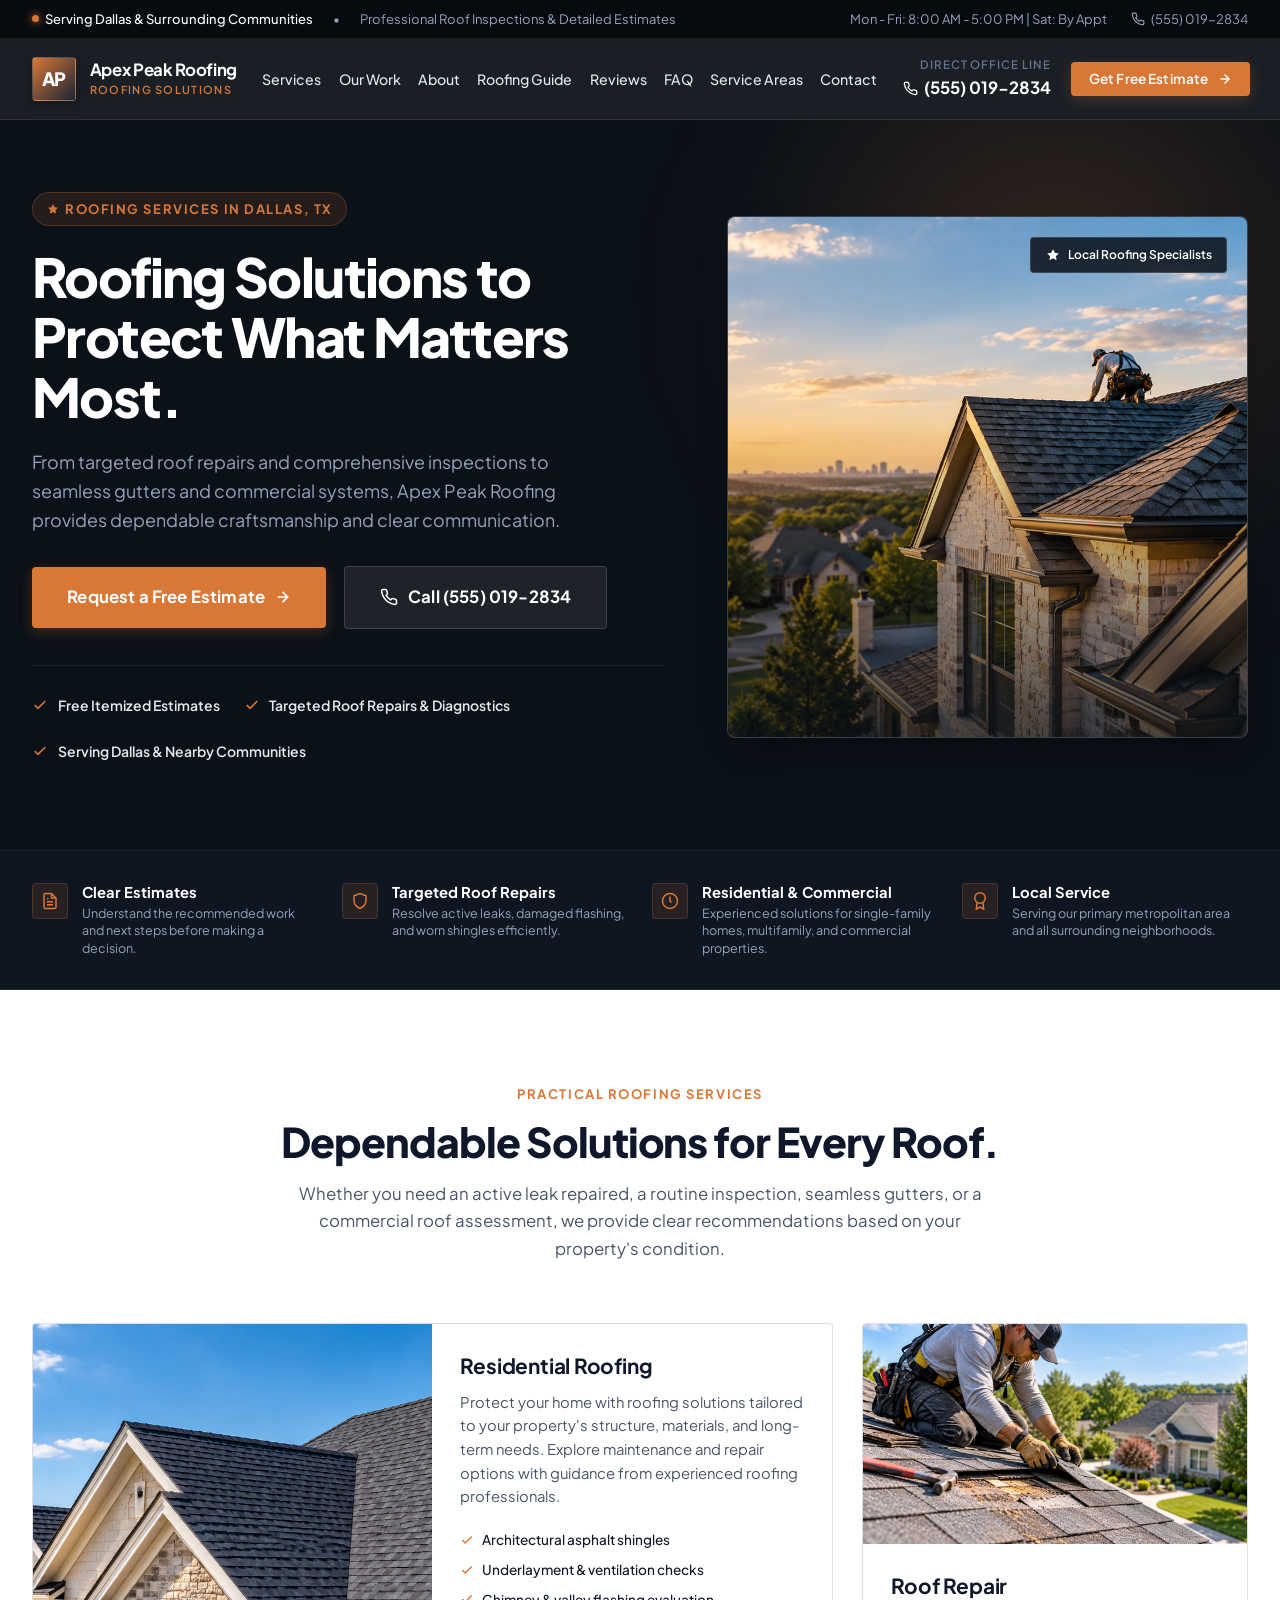
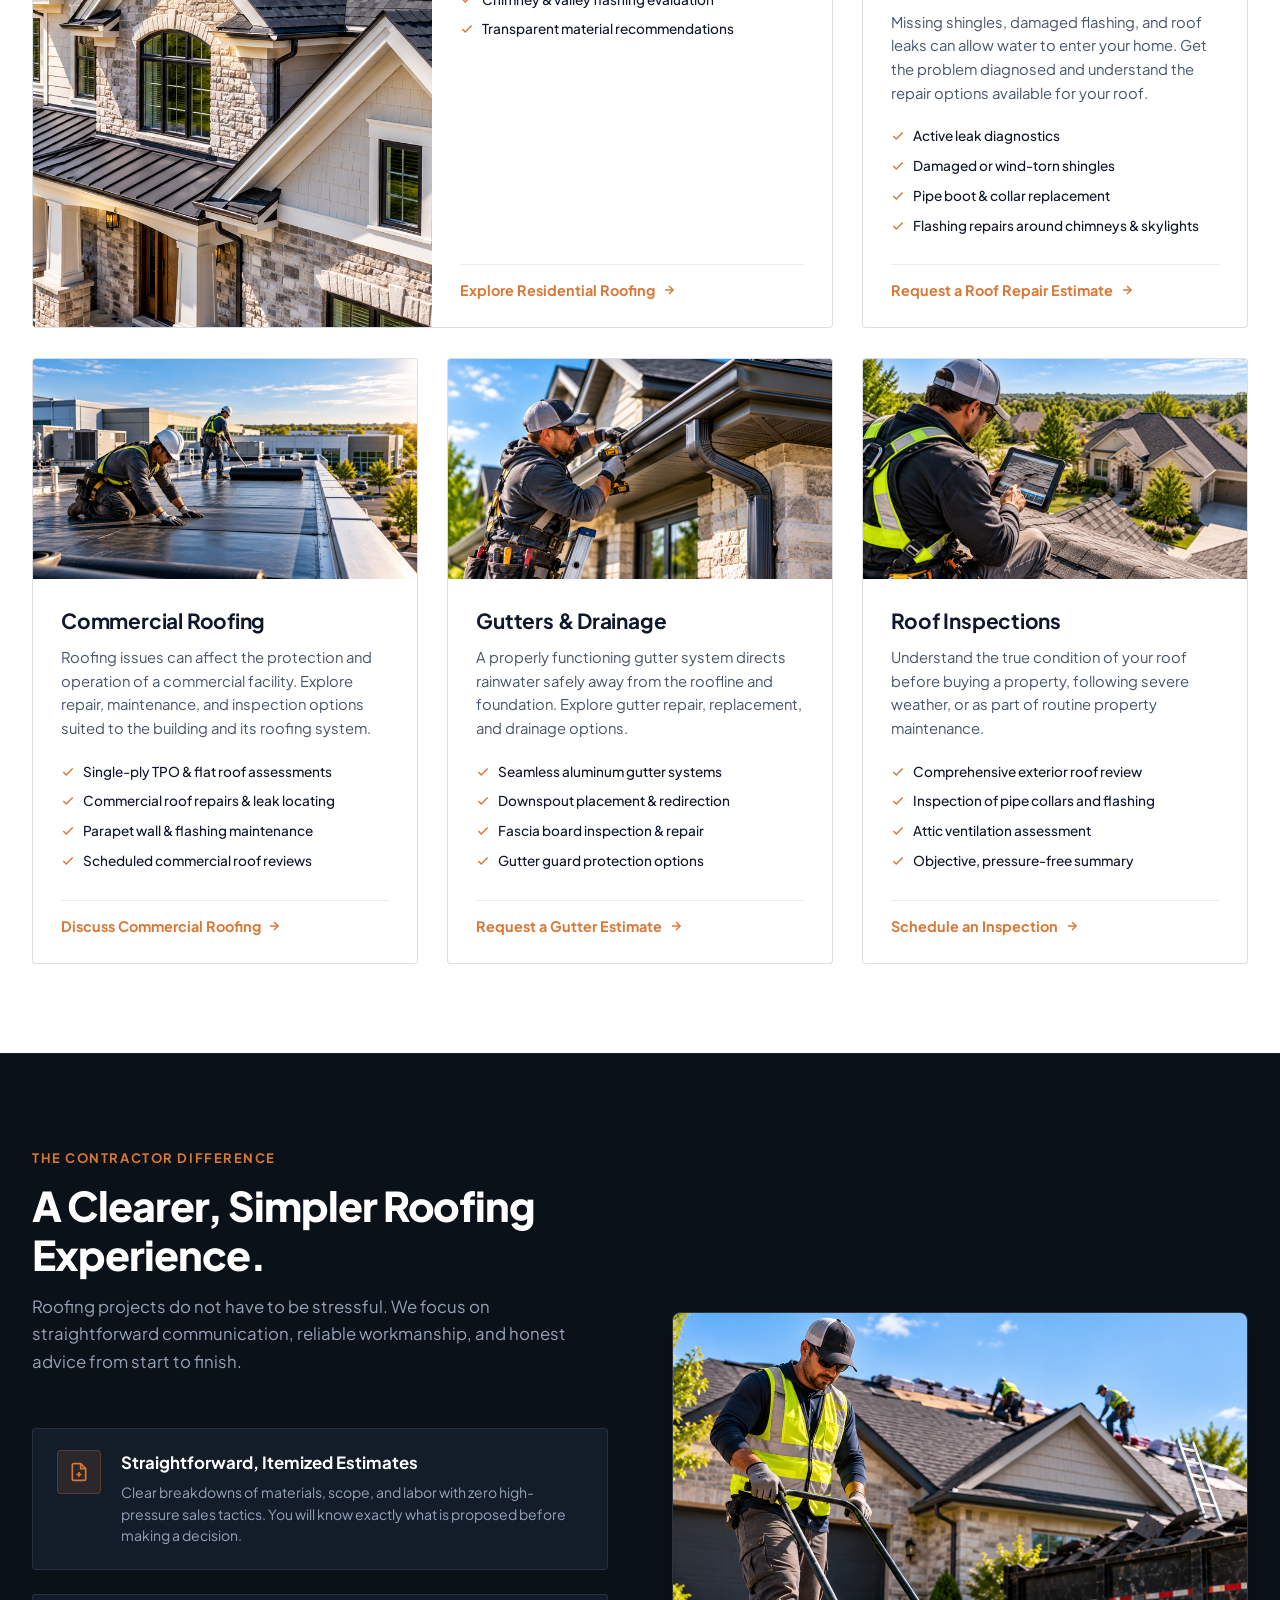
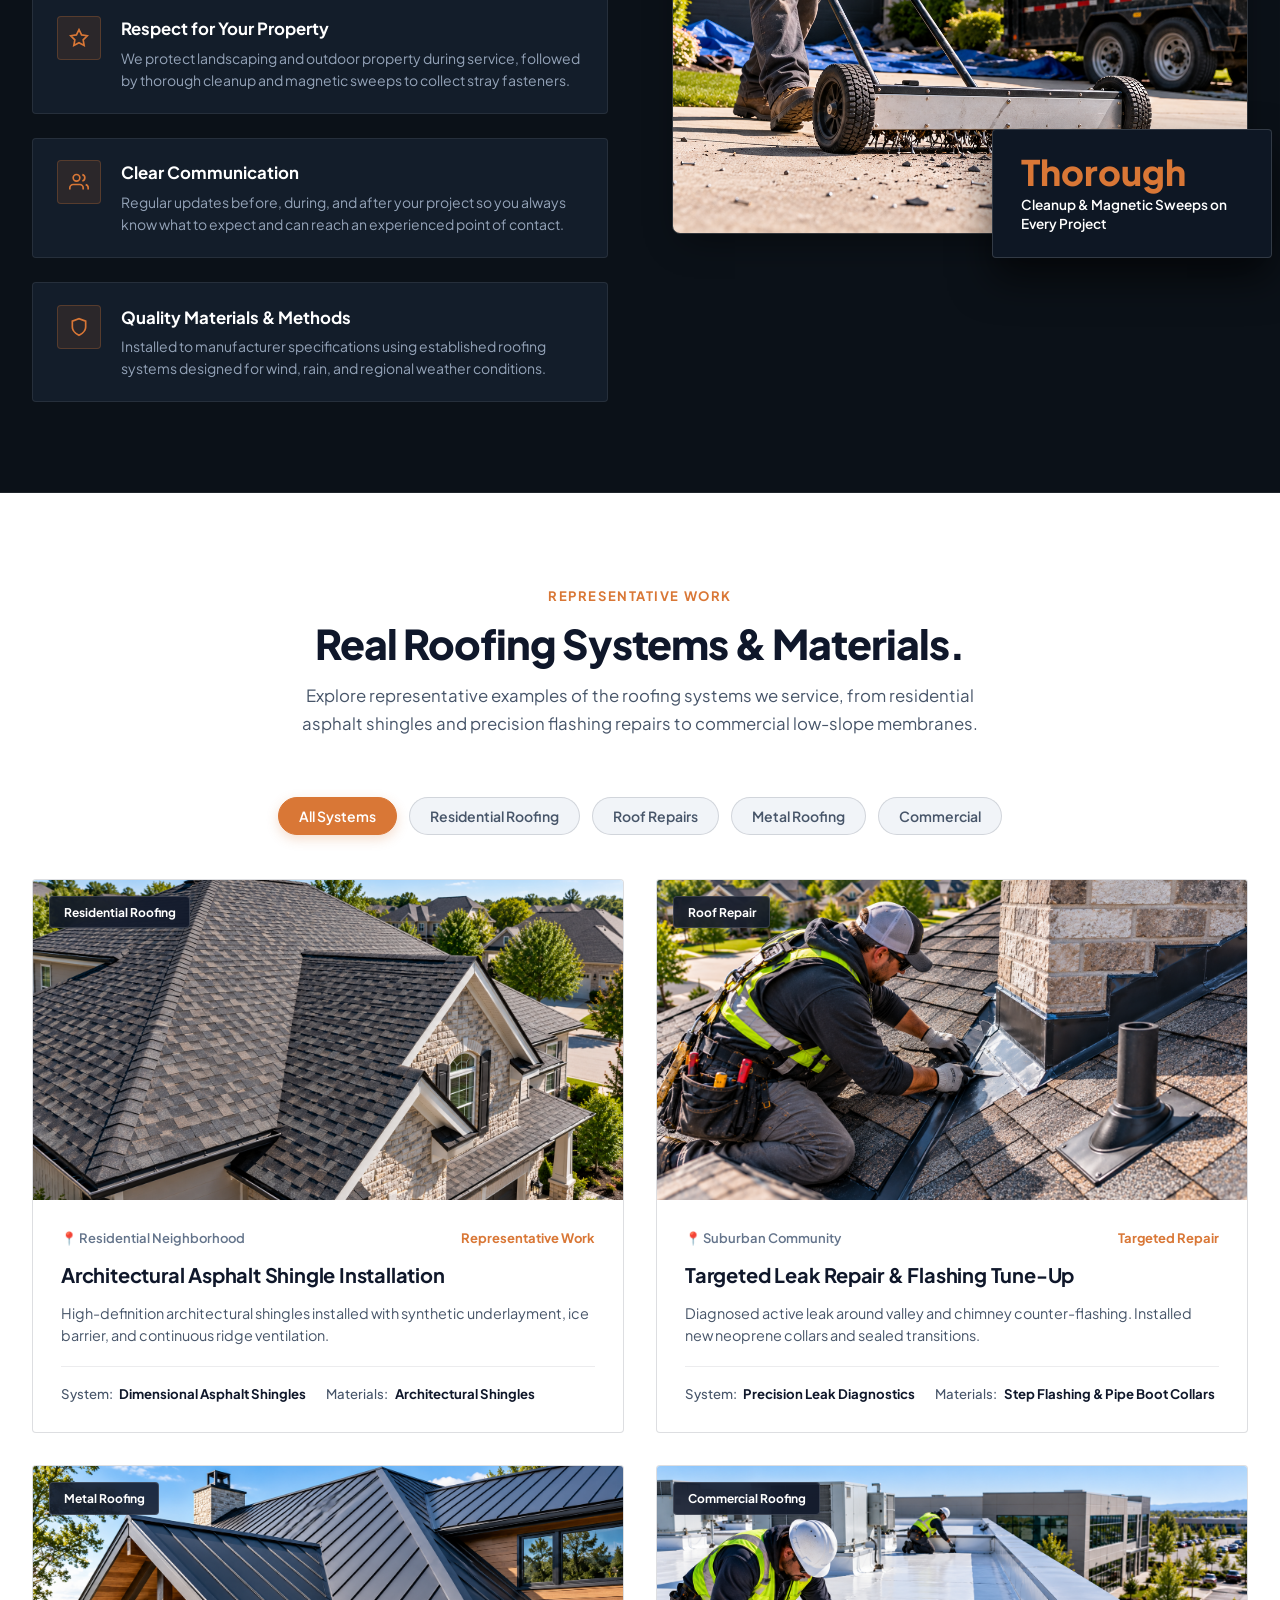
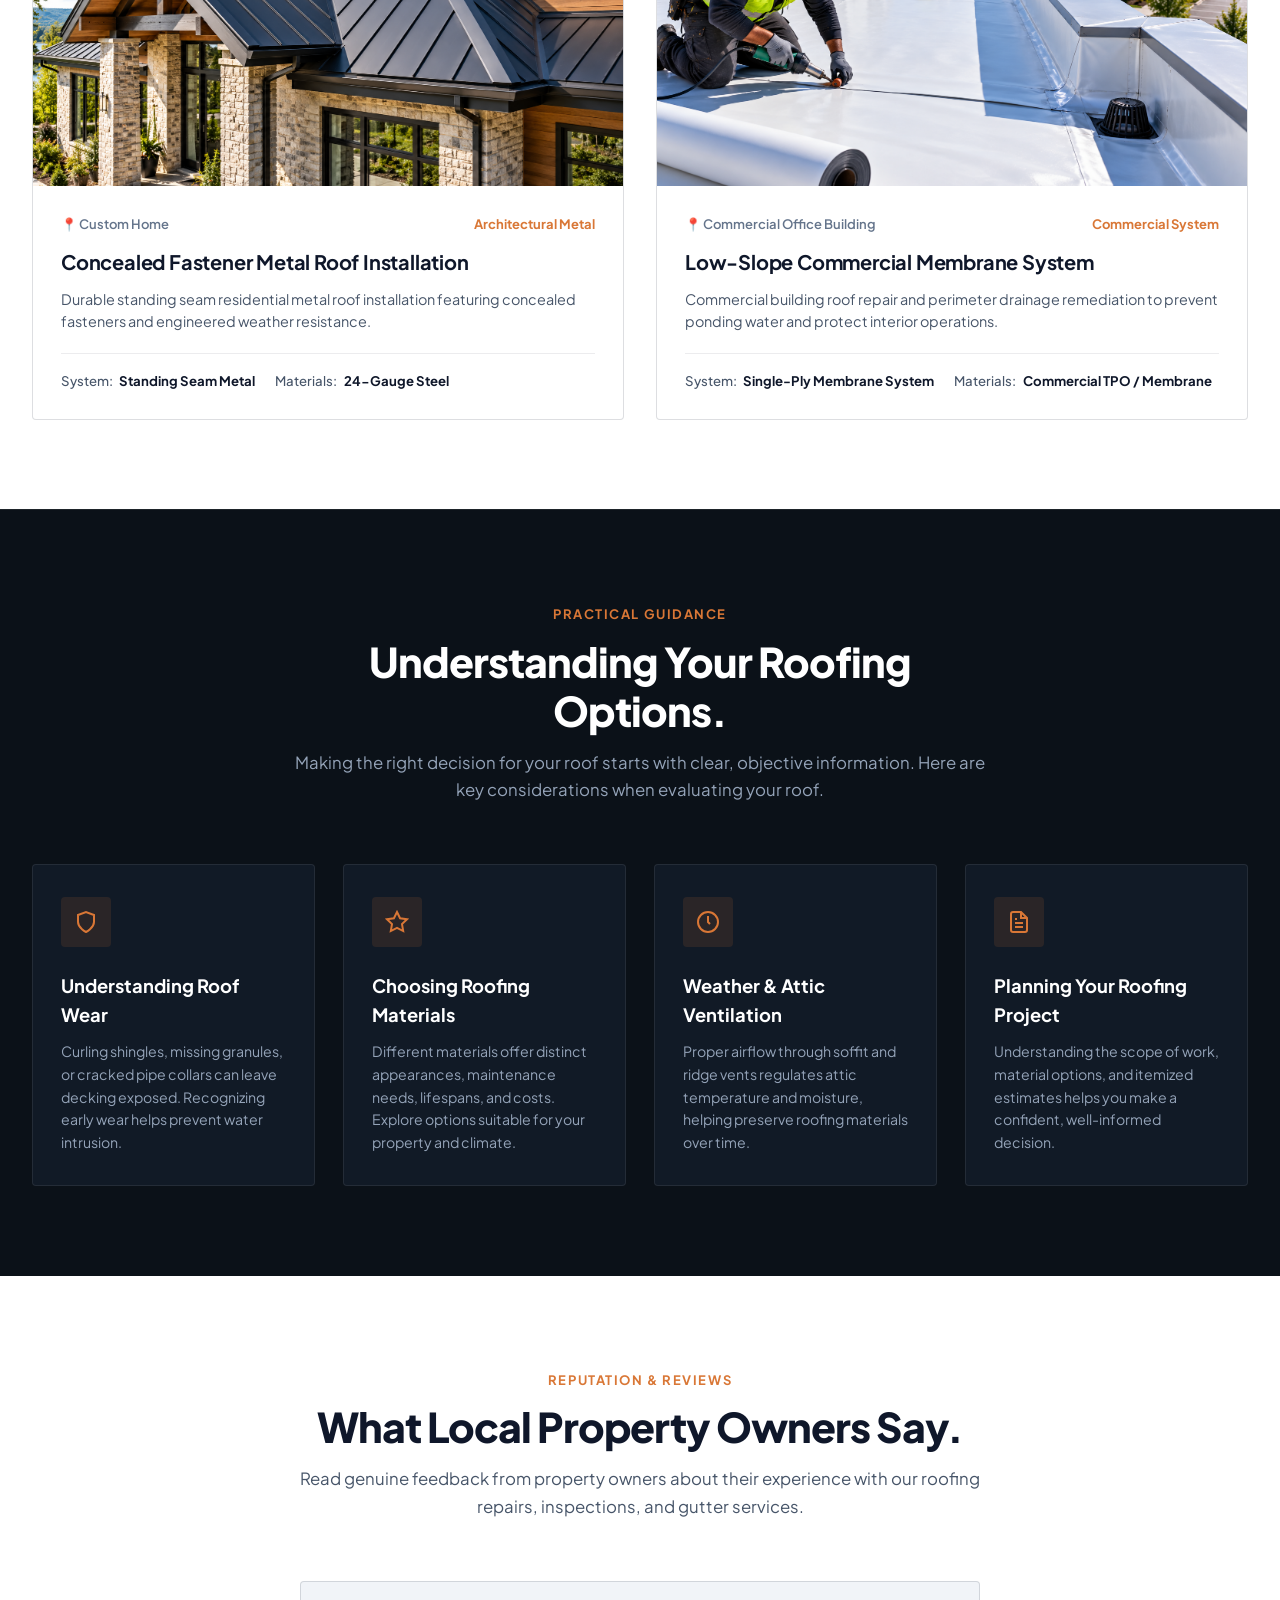
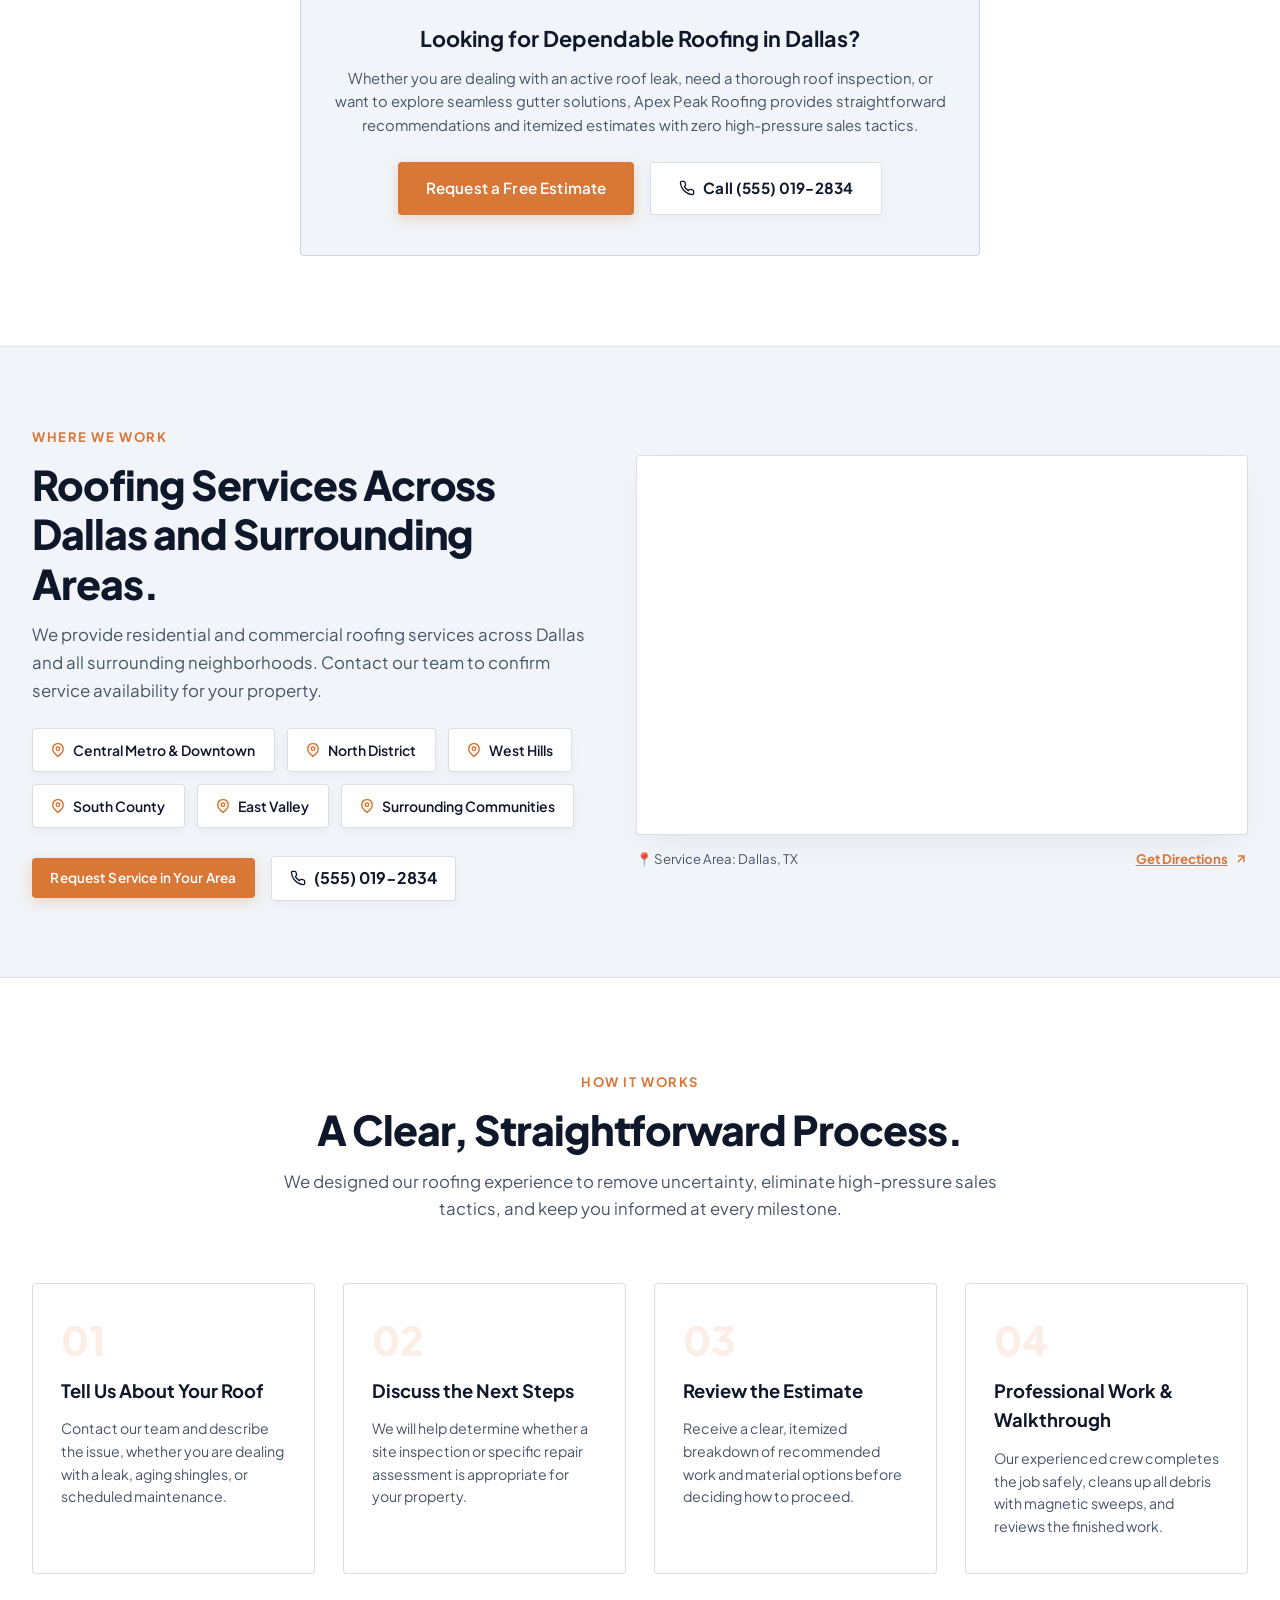
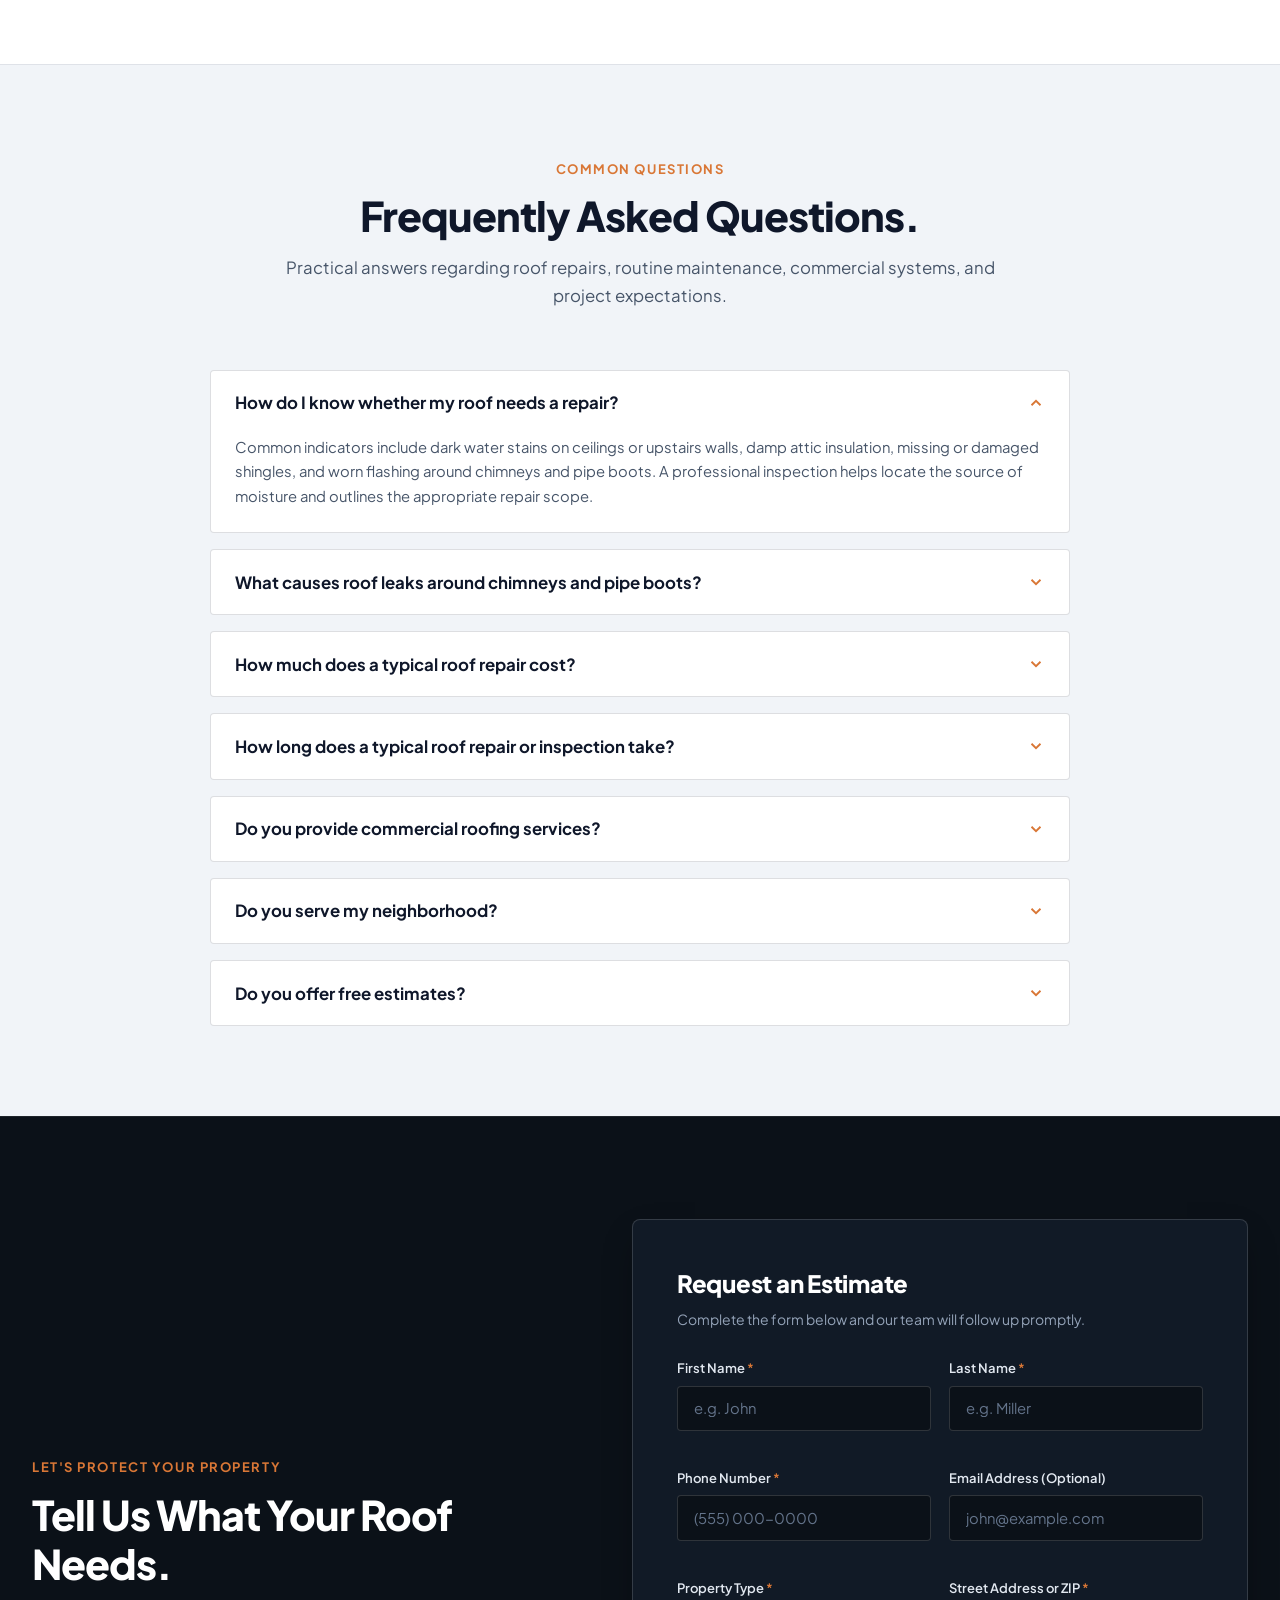
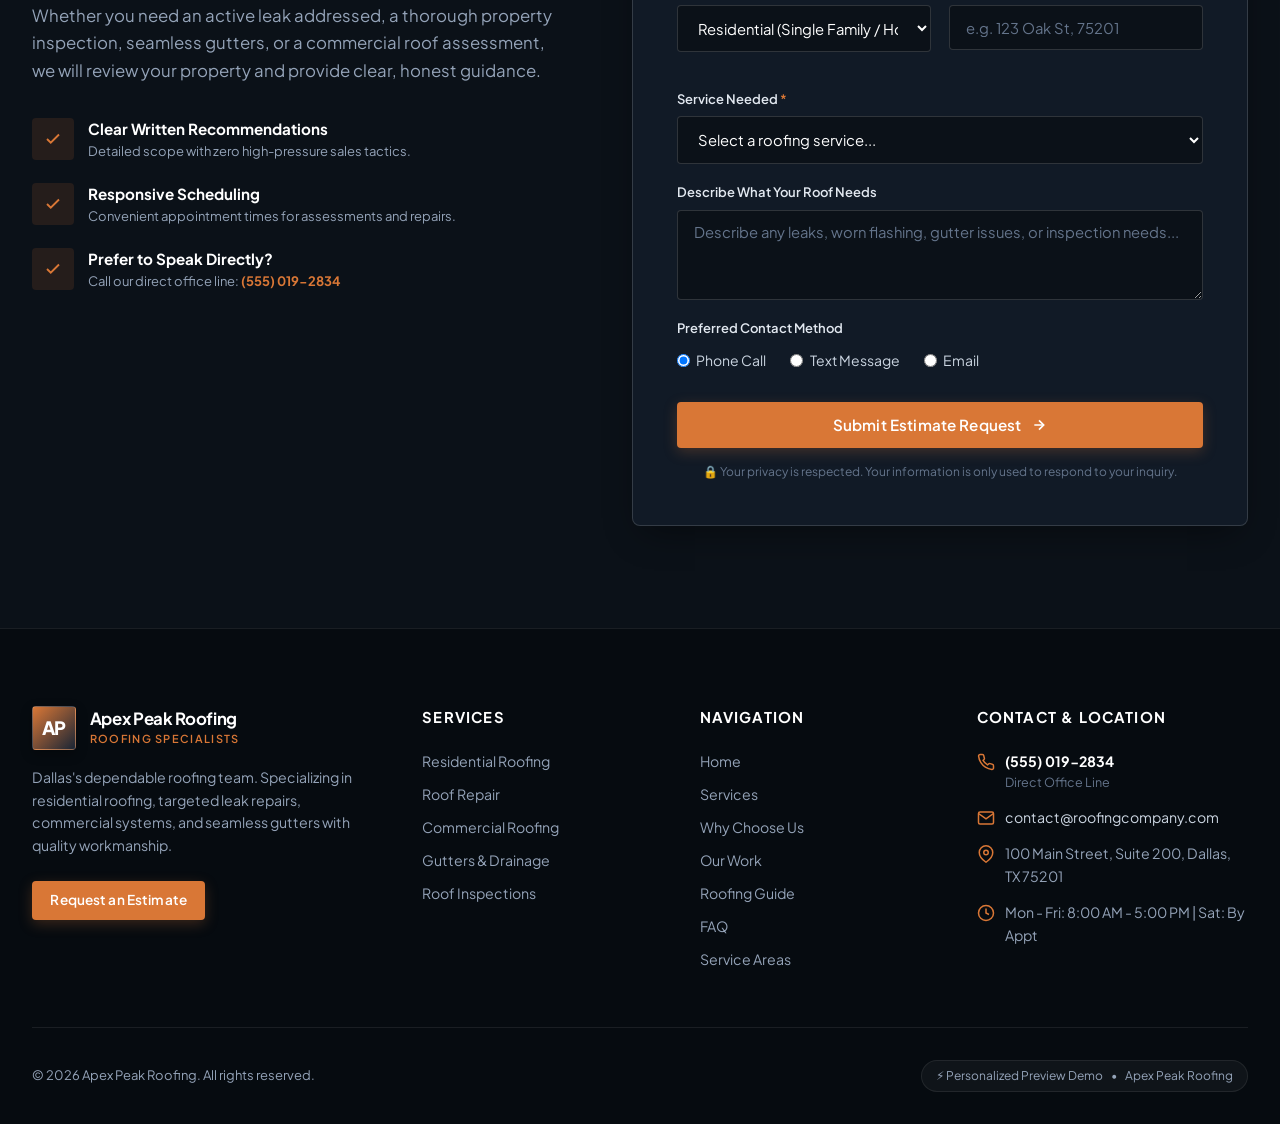
==== index.html @ f1ae55f2 "Add roofing website and local images" ====
<!DOCTYPE html>
<html lang="en">
<head>
  <meta charset="UTF-8">
  <meta name="viewport" content="width=device-width, initial-scale=1.0">
  <title>Apex Peak Roofing | Roofing Solutions</title>
  <meta name="description" content="Dependable residential and commercial roofing services. Roof repairs, comprehensive inspections, commercial systems, and gutters. Request a clear, itemized estimate.">
  <link rel="icon" href="assets/favicon_io/favicon.ico" sizes="any">
  <link rel="icon" type="image/png" sizes="32x32" href="assets/favicon_io/favicon-32x32.png">
  <link rel="icon" type="image/png" sizes="16x16" href="assets/favicon_io/favicon-16x16.png">
  <link rel="apple-touch-icon" sizes="180x180" href="assets/favicon_io/apple-touch-icon.png">
  <link rel="manifest" href="assets/favicon_io/site.webmanifest">
  
  <!-- Google Fonts: Plus Jakarta Sans -->
  <link rel="preconnect" href="https://fonts.googleapis.com">
  <link rel="preconnect" href="https://fonts.gstatic.com" crossorigin>
  <link href="https://fonts.googleapis.com/css2?family=Plus+Jakarta+Sans:wght@400;500;600;700;800&display=swap" rel="stylesheet">
  
  <!-- Stylesheet -->
  <link rel="stylesheet" href="styles.css?v=4">
</head>
<body>

  <!-- ========================================================================
       TOP NOTIFICATION BAR
       ======================================================================== -->
  <div class="top-bar">
    <div class="container">
      <div class="top-bar-left">
        <span class="top-bar-tag">
          <span class="tag-dot"></span>
          <span id="topBarTagline">Serving Our Local Community & Surrounding Areas</span>
        </span>
        <span>•</span>
        <span id="topBarCenterMessage">Professional Roof Inspections & Detailed Estimates</span>
      </div>
      <div class="top-bar-right">
        <span id="topBarHours">Mon - Fri: 8:00 AM - 5:00 PM | Sat: By Appt</span>
        <a href="tel:5550192834" class="top-bar-link phone-link" id="topBarPhoneLink">
          <svg width="14" height="14" viewBox="0 0 24 24" fill="none" stroke="currentColor" stroke-width="2" stroke-linecap="round" stroke-linejoin="round"><path d="M22 16.92v3a2 2 0 0 1-2.18 2 19.79 19.79 0 0 1-8.63-3.07 19.5 19.5 0 0 1-6-6 19.79 19.79 0 0 1-3.07-8.67A2 2 0 0 1 4.11 2h3a2 2 0 0 1 2 1.72 12.84 12.84 0 0 0 .7 2.81 2 2 0 0 1-.45 2.11L8.09 9.91a16 16 0 0 0 6 6l1.27-1.27a2 2 0 0 1 2.11-.45 12.84 12.84 0 0 0 2.81.7A2 2 0 0 1 22 16.92z"></path></svg>
          <span class="phone-text">(555) 019-2834</span>
        </a>
      </div>
    </div>
  </div>

  <!-- ========================================================================
       MAIN HEADER / NAVIGATION
       ======================================================================== -->
  <header class="site-header" id="siteHeader">
    <div class="container header-container">
      <!-- Dynamic Brand Identity -->
      <a href="#hero" class="brand-identity" id="brandLink">
        <div class="brand-monogram" id="brandMonogram">AP</div>
        <img src="" alt="Company Logo" class="brand-logo-img" id="brandLogoImg" style="display: none;">
        <div class="brand-text-block">
          <span class="brand-name" id="brandName">Apex Peak Roofing</span>
          <span class="brand-tagline" id="brandTagline">ROOFING SOLUTIONS</span>
        </div>
      </a>

      <!-- Desktop Nav Menu -->
      <nav class="nav-menu" aria-label="Main Navigation">
        <a href="#services" class="nav-link">Services</a>
        <a href="#projects" class="nav-link">Our Work</a>
        <a href="#why-us" class="nav-link">About</a>
        <a href="#education" class="nav-link">Roofing Guide</a>
        <a href="#reviews" class="nav-link">Reviews</a>
        <a href="#faq" class="nav-link">FAQ</a>
        <a href="#areas" class="nav-link">Service Areas</a>
        <a href="#estimate" class="nav-link">Contact</a>
      </nav>

      <!-- Header Action Items -->
      <div class="header-actions">
        <div class="header-phone-cta">
          <span class="phone-label">Direct Office Line</span>
          <a href="tel:5550192834" class="phone-number-link phone-link" id="headerPhoneLink">
            <svg width="15" height="15" viewBox="0 0 24 24" fill="none" stroke="currentColor" stroke-width="2" stroke-linecap="round" stroke-linejoin="round"><path d="M22 16.92v3a2 2 0 0 1-2.18 2 19.79 19.79 0 0 1-8.63-3.07 19.5 19.5 0 0 1-6-6 19.79 19.79 0 0 1-3.07-8.67A2 2 0 0 1 4.11 2h3a2 2 0 0 1 2 1.72 12.84 12.84 0 0 0 .7 2.81 2 2 0 0 1-.45 2.11L8.09 9.91a16 16 0 0 0 6 6l1.27-1.27a2 2 0 0 1 2.11-.45 12.84 12.84 0 0 0 2.81.7A2 2 0 0 1 22 16.92z"></path></svg>
            <span class="phone-text">(555) 019-2834</span>
          </a>
        </div>
        <button class="btn btn-primary btn-sm open-modal-btn" data-service="General Estimate">
          <span class="cta-text" id="headerCtaText">Request an Estimate</span>
          <svg width="14" height="14" viewBox="0 0 24 24" fill="none" stroke="currentColor" stroke-width="2.5" stroke-linecap="round" stroke-linejoin="round"><line x1="5" y1="12" x2="19" y2="12"></line><polyline points="12 5 19 12 12 19"></polyline></svg>
        </button>
        <!-- Mobile Nav Toggle -->
        <button class="mobile-nav-toggle" id="mobileNavToggle" aria-label="Open Navigation Menu">
          <svg width="24" height="24" viewBox="0 0 24 24" fill="none" stroke="currentColor" stroke-width="2" stroke-linecap="round" stroke-linejoin="round"><line x1="3" y1="12" x2="21" y2="12"></line><line x1="3" y1="6" x2="21" y2="6"></line><line x1="3" y1="18" x2="21" y2="18"></line></svg>
        </button>
      </div>
    </div>
  </header>

  <!-- ========================================================================
       MOBILE NAVIGATION DRAWER
       ======================================================================== -->
  <div class="mobile-drawer" id="mobileDrawer">
    <div class="drawer-content">
      <div class="drawer-header">
        <span class="brand-name" id="drawerBrandName">Apex Peak Roofing</span>
        <button class="drawer-close" id="drawerClose" aria-label="Close Menu">
          <svg width="20" height="20" viewBox="0 0 24 24" fill="none" stroke="currentColor" stroke-width="2" stroke-linecap="round" stroke-linejoin="round"><line x1="18" y1="6" x2="6" y2="18"></line><line x1="6" y1="6" x2="18" y2="18"></line></svg>
        </button>
      </div>
      <div class="drawer-menu">
        <a href="#services" class="drawer-link">Services</a>
        <a href="#why-us" class="drawer-link">Why Choose Us</a>
        <a href="#projects" class="drawer-link">Our Work</a>
        <a href="#education" class="drawer-link">Roofing Guide</a>
        <a href="#reviews" class="drawer-link">Reviews</a>
        <a href="#process" class="drawer-link">Our Process</a>
        <a href="#faq" class="drawer-link">FAQ</a>
        <a href="#areas" class="drawer-link">Service Areas</a>
        <a href="#estimate" class="drawer-link">Request an Estimate</a>
      </div>
      <div class="drawer-footer">
        <a href="tel:5550192834" class="btn btn-secondary phone-link" id="drawerPhoneBtn">
          <svg width="16" height="16" viewBox="0 0 24 24" fill="none" stroke="currentColor" stroke-width="2"><path d="M22 16.92v3a2 2 0 0 1-2.18 2 19.79 19.79 0 0 1-8.63-3.07 19.5 19.5 0 0 1-6-6 19.79 19.79 0 0 1-3.07-8.67A2 2 0 0 1 4.11 2h3a2 2 0 0 1 2 1.72 12.84 12.84 0 0 0 .7 2.81 2 2 0 0 1-.45 2.11L8.09 9.91a16 16 0 0 0 6 6l1.27-1.27a2 2 0 0 1 2.11-.45 12.84 12.84 0 0 0 2.81.7A2 2 0 0 1 22 16.92z"></path></svg>
          <span class="phone-text">(555) 019-2834</span>
        </a>
        <button class="btn btn-primary open-modal-btn" data-service="General Estimate">
          <span class="cta-text" id="drawerCtaText">Request an Estimate</span>
        </button>
      </div>
    </div>
  </div>

  <!-- ========================================================================
       HERO SECTION: FIRST SCREEN CONVERSION POWERHOUSE
       ======================================================================== -->
  <section class="hero-section" id="hero">
    <div class="hero-ambient-glow"></div>
    <div class="container hero-grid">
      <!-- Left Content Column -->
      <div class="hero-content">
        <div class="hero-eyebrow">
          <span class="eyebrow-pill" id="heroEyebrowPill">
            <svg width="12" height="12" viewBox="0 0 24 24" fill="currentColor"><path d="M12 2l3.09 6.26L22 9.27l-5 4.87 1.18 6.88L12 17.77l-6.18 3.25L7 14.14 2 9.27l6.91-1.01L12 2z"></path></svg>
            <span id="heroEyebrowText">ROOFING SERVICES & PROPERTY PROTECTION</span>
          </span>
        </div>

        <h1 class="hero-title" id="heroHeadline">
          Roofing Solutions to Protect What Matters Most.
        </h1>

        <p class="hero-description" id="heroDescription">
          From targeted roof repairs and inspections to seamless gutters and commercial systems, Apex Peak Roofing helps property owners protect their investment with dependable craftsmanship and clear communication.
        </p>

        <!-- CTA Action Buttons -->
        <div class="hero-cta-group">
          <a href="#estimate" class="btn btn-primary btn-lg">
            <span id="heroPrimaryCtaText">Request an Estimate</span>
            <svg width="16" height="16" viewBox="0 0 24 24" fill="none" stroke="currentColor" stroke-width="2.5" stroke-linecap="round" stroke-linejoin="round"><line x1="5" y1="12" x2="19" y2="12"></line><polyline points="12 5 19 12 12 19"></polyline></svg>
          </a>
          <a href="tel:5550192834" class="btn btn-secondary btn-lg phone-link" id="heroSecondaryPhoneBtn">
            <svg width="18" height="18" viewBox="0 0 24 24" fill="none" stroke="currentColor" stroke-width="2" stroke-linecap="round" stroke-linejoin="round"><path d="M22 16.92v3a2 2 0 0 1-2.18 2 19.79 19.79 0 0 1-8.63-3.07 19.5 19.5 0 0 1-6-6 19.79 19.79 0 0 1-3.07-8.67A2 2 0 0 1 4.11 2h3a2 2 0 0 1 2 1.72 12.84 12.84 0 0 0 .7 2.81 2 2 0 0 1-.45 2.11L8.09 9.91a16 16 0 0 0 6 6l1.27-1.27a2 2 0 0 1 2.11-.45 12.84 12.84 0 0 0 2.81.7A2 2 0 0 1 22 16.92z"></path></svg>
            <span>Call <strong class="phone-text">(555) 019-2834</strong></span>
          </a>
        </div>

        <!-- Trust Indicators Below CTA -->
        <div class="hero-trust-indicators" id="heroTrustList">
          <div class="trust-item">
            <svg width="16" height="16" viewBox="0 0 24 24" fill="none" stroke="currentColor" stroke-width="2.5"><polyline points="20 6 9 17 4 12"></polyline></svg>
            <span id="heroTrustItem1">Clear, Itemized Estimates</span>
          </div>
          <div class="trust-item">
            <svg width="16" height="16" viewBox="0 0 24 24" fill="none" stroke="currentColor" stroke-width="2.5"><polyline points="20 6 9 17 4 12"></polyline></svg>
            <span id="heroTrustItem2">Targeted Roof Repairs & Diagnostics</span>
          </div>
          <div class="trust-item">
            <svg width="16" height="16" viewBox="0 0 24 24" fill="none" stroke="currentColor" stroke-width="2.5"><polyline points="20 6 9 17 4 12"></polyline></svg>
            <span id="heroTrustItem3">Dedicated Local Service</span>
          </div>
        </div>
      </div>

      <!-- Right Visual Column -->
      <div class="hero-visual">
        <div class="hero-image-wrapper">
          <div role="img" aria-label="Roofing project" class="hero-main-img" id="heroMainImg" style="background-image: url('assets/images/Hero_Image.png'); background-size: cover; background-position: center;"></div>
          <div class="hero-image-overlay"></div>

          <!-- Top Right Badge -->
          <div class="hero-tag-badge" id="heroTagBadge">
            <svg width="14" height="14" viewBox="0 0 24 24" fill="currentColor"><path d="M12 2l3.09 6.26L22 9.27l-5 4.87 1.18 6.88L12 17.77l-6.18 3.25L7 14.14 2 9.27l6.91-1.01L12 2z"></path></svg>
            <span id="heroTagBadgeText">Local Roofing Specialists</span>
          </div>

          <!-- Floating High-Trust Social Proof Badge (Shown ONLY when verified reviews exist) -->
          <div class="hero-floating-badge" id="heroSocialProofBadge" style="display: none;">
            <div class="badge-rating-stars">★★★★★</div>
            <div>
              <div class="badge-text-primary">
                <span id="heroRatingValue">5.0</span> Star Rated
              </div>
              <div class="badge-text-sub">
                Verified reviews from <span id="heroReviewCount">local</span> clients
              </div>
            </div>
          </div>
        </div>
      </div>
    </div>
  </section>

  <!-- ========================================================================
       SECTION 1: TRUST STRIP
       ======================================================================== -->
  <section class="trust-strip" aria-label="Key Trust Commitments">
    <div class="container">
      <div class="trust-strip-grid" id="trustStripGrid">
        <div class="trust-strip-card">
          <div class="trust-strip-icon">
            <svg width="18" height="18" viewBox="0 0 24 24" fill="none" stroke="currentColor" stroke-width="2"><path d="M14 2H6a2 2 0 0 0-2 2v16a2 2 0 0 0 2 2h12a2 2 0 0 0 2-2V8z"></path><polyline points="14 2 14 8 20 8"></polyline><line x1="16" y1="13" x2="8" y2="13"></line><line x1="16" y1="17" x2="8" y2="17"></line><polyline points="10 9 9 9 8 9"></polyline></svg>
          </div>
          <div>
            <div class="trust-strip-title" id="trustTitle1">Clear Estimates</div>
            <div class="trust-strip-desc" id="trustDesc1">Understand the recommended work and next steps before making a decision.</div>
          </div>
        </div>

        <div class="trust-strip-card">
          <div class="trust-strip-icon">
            <svg width="18" height="18" viewBox="0 0 24 24" fill="none" stroke="currentColor" stroke-width="2"><path d="M12 22s8-4 8-10V5l-8-3-8 3v7c0 6 8 10 8 10z"></path></svg>
          </div>
          <div>
            <div class="trust-strip-title" id="trustTitle2">Targeted Roof Repairs</div>
            <div class="trust-strip-desc" id="trustDesc2">Resolve active leaks, damaged flashing, and worn shingles efficiently.</div>
          </div>
        </div>

        <div class="trust-strip-card">
          <div class="trust-strip-icon">
            <svg width="18" height="18" viewBox="0 0 24 24" fill="none" stroke="currentColor" stroke-width="2"><circle cx="12" cy="12" r="10"></circle><polyline points="12 6 12 12 14 14"></polyline></svg>
          </div>
          <div>
            <div class="trust-strip-title" id="trustTitle3">Residential & Commercial</div>
            <div class="trust-strip-desc" id="trustDesc3">Practical roofing services for homeowners and commercial property owners.</div>
          </div>
        </div>

        <div class="trust-strip-card">
          <div class="trust-strip-icon">
            <svg width="18" height="18" viewBox="0 0 24 24" fill="none" stroke="currentColor" stroke-width="2"><circle cx="12" cy="8" r="7"></circle><polyline points="8.21 13.89 7 23 12 20 17 23 15.79 13.88"></polyline></svg>
          </div>
          <div>
            <div class="trust-strip-title" id="trustTitle4">Local Service</div>
            <div class="trust-strip-desc" id="trustDesc4">Serving our primary metropolitan area and all surrounding neighborhoods.</div>
          </div>
        </div>
      </div>
    </div>
  </section>

  <!-- ========================================================================
       SECTION 2: SERVICES SECTION (DYNAMIC ARCHITECTURAL GRID)
       ======================================================================== -->
  <section class="services-section" id="services">
    <div class="container">
      <div class="section-header text-center">
        <span class="section-eyebrow">PRACTICAL ROOFING SERVICES</span>
        <h2 class="section-title">Dependable Solutions for Every Roof.</h2>
        <p class="section-subtitle">
          Whether you need an active leak repaired, a routine inspection, seamless gutters, or a commercial roof assessment, we provide clear recommendations based on your property's condition.
        </p>
      </div>

      <div class="services-grid" id="servicesGridContainer">
        <!-- Rendered dynamically by script.js from MASTER_SERVICES_CATALOG -->
      </div>
    </div>
  </section>

  <!-- ========================================================================
       SECTION 3: WHY HOMEOWNERS CHOOSE THIS COMPANY (EDITORIAL SPLIT)
       ======================================================================== -->
  <section class="why-us-section" id="why-us">
    <div class="container why-us-grid">
      <!-- Left Content -->
      <div class="why-us-content">
        <div class="section-header dark" style="margin-bottom: 1.5rem;">
          <span class="section-eyebrow">THE CONTRACTOR DIFFERENCE</span>
          <h2 class="section-title">A Clearer, Simpler Roofing Experience.</h2>
          <p class="section-subtitle">
            Roofing projects do not have to be stressful. We focus on straightforward communication, reliable workmanship, and honest advice from start to finish.
          </p>
        </div>

        <div class="differentiator-list">
          <div class="differentiator-item">
            <div class="differentiator-icon">
              <svg width="20" height="20" viewBox="0 0 24 24" fill="none" stroke="currentColor" stroke-width="2"><path d="M14 2H6a2 2 0 0 0-2 2v16a2 2 0 0 0 2 2h12a2 2 0 0 0 2-2V8z"></path><polyline points="14 2 14 8 20 8"></polyline><line x1="12" y1="18" x2="12" y2="12"></line><line x1="9" y1="15" x2="15" y2="15"></line></svg>
            </div>
            <div>
              <div class="differentiator-title">Straightforward, Itemized Estimates</div>
              <div class="differentiator-desc">
                Clear breakdowns of materials, scope, and labor with zero high-pressure sales tactics. You will know exactly what is proposed before making a decision.
              </div>
            </div>
          </div>

          <div class="differentiator-item">
            <div class="differentiator-icon">
              <svg width="20" height="20" viewBox="0 0 24 24" fill="none" stroke="currentColor" stroke-width="2"><polygon points="12 2 15.09 8.26 22 9.27 17 14.14 18.18 21.02 12 17.77 5.82 21.02 7 14.14 2 9.27 8.91 8.26 12 2"></polygon></svg>
            </div>
            <div>
              <div class="differentiator-title">Respect for Your Property</div>
              <div class="differentiator-desc">
                We protect landscaping and outdoor property during service, followed by thorough cleanup and magnetic sweeps to collect stray fasteners.
              </div>
            </div>
          </div>

          <div class="differentiator-item">
            <div class="differentiator-icon">
              <svg width="20" height="20" viewBox="0 0 24 24" fill="none" stroke="currentColor" stroke-width="2"><path d="M17 21v-2a4 4 0 0 0-4-4H5a4 4 0 0 0-4 4v2"></path><circle cx="9" cy="7" r="4"></circle><path d="M23 21v-2a4 4 0 0 0-3-3.87"></path><path d="M16 3.13a4 4 0 0 1 0 7.75"></path></svg>
            </div>
            <div>
              <div class="differentiator-title">Clear Communication</div>
              <div class="differentiator-desc">
                Regular updates before, during, and after your project so you always know what to expect and can reach an experienced point of contact.
              </div>
            </div>
          </div>

          <div class="differentiator-item">
            <div class="differentiator-icon">
              <svg width="20" height="20" viewBox="0 0 24 24" fill="none" stroke="currentColor" stroke-width="2"><path d="M12 22s8-4 8-10V5l-8-3-8 3v7c0 6 8 10 8 10z"></path></svg>
            </div>
            <div>
              <div class="differentiator-title">Quality Materials & Methods</div>
              <div class="differentiator-desc">
                Installed to manufacturer specifications using established roofing systems designed for wind, rain, and regional weather conditions.
              </div>
            </div>
          </div>
        </div>
      </div>

      <!-- Right Visual Column -->
      <div class="why-us-visual">
        <div class="why-us-image-card">
          <img src="assets/images/Magnetic_Sweep.png" alt="Magnetic sweep used to clear roofing debris" class="why-us-img">
        </div>
        <div class="why-us-stats-card">
          <div class="stat-number">Thorough</div>
          <div class="stat-label">Cleanup & Magnetic Sweeps on Every Project</div>
        </div>
      </div>
    </div>
  </section>

  <!-- ========================================================================
       SECTION 4: FEATURED PROJECTS GALLERY
       ======================================================================== -->
  <section class="projects-section" id="projects">
    <div class="container">
      <div class="section-header text-center">
        <span class="section-eyebrow">REPRESENTATIVE WORK</span>
        <h2 class="section-title">Real Roofing Systems & Materials.</h2>
        <p class="section-subtitle">
          Explore representative examples of the roofing systems we service, from residential asphalt shingles and precision flashing repairs to commercial low-slope membranes.
        </p>
      </div>

      <!-- Category Filter Bar -->
      <div class="projects-filter-bar">
        <button class="filter-btn active" data-filter="all">All Systems</button>
        <button class="filter-btn" data-filter="residential">Residential Roofing</button>
        <button class="filter-btn" data-filter="repair">Roof Repairs</button>
        <button class="filter-btn" data-filter="metal">Metal Roofing</button>
        <button class="filter-btn" data-filter="commercial">Commercial</button>
      </div>

      <!-- Projects Grid -->
      <div class="projects-grid" id="projectsGridContainer">
        <!-- Rendered dynamically by script.js from DEFAULT_PROJECTS -->
      </div>
    </div>
  </section>

  <!-- ========================================================================
       SECTION 5: UNDERSTANDING YOUR ROOFING OPTIONS (EDUCATIONAL)
       ======================================================================== -->
  <section class="transformation-section" id="education">
    <div class="container">
      <div class="section-header dark text-center">
        <span class="section-eyebrow">PRACTICAL GUIDANCE</span>
        <h2 class="section-title">Understanding Your Roofing Options.</h2>
        <p class="section-subtitle">
          Making the right decision for your roof starts with clear, objective information. Here are key considerations when evaluating your roof.
        </p>
      </div>

      <div class="transformation-grid" id="educationGridContainer">
        <!-- Rendered dynamically by script.js from EDUCATIONAL_TOPICS -->
      </div>
    </div>
  </section>

  <!-- ========================================================================
       SECTION 6: VERIFIED REVIEWS & SOCIAL PROOF
       ======================================================================== -->
  <section class="reviews-section" id="reviews">
    <div class="container">
      <div class="section-header text-center">
        <span class="section-eyebrow">REPUTATION & REVIEWS</span>
        <h2 class="section-title" id="reviewsSectionHeading">What Local Property Owners Say.</h2>
        <p class="section-subtitle" id="reviewsSectionSubtitle">
          Read genuine feedback from property owners about their experience with our roofing repairs, inspections, and gutter services.
        </p>
      </div>

      <!-- Rating Summary Pill Bar (Hidden when unverified) -->
      <div class="reviews-summary-bar" id="reviewsSummaryBar" style="display: none;">
        <div class="summary-score-block">
          <div class="big-rating" id="reviewSummaryScore">5.0</div>
          <div>
            <div class="review-stars">★★★★★</div>
            <div style="font-size: 0.825rem; font-weight: 600; color: var(--text-light-secondary);">
              Based on <span id="reviewSummaryCount">verified</span> client reviews
            </div>
          </div>
        </div>
        <div style="font-size: 0.85rem; color: var(--text-light-muted); display: flex; align-items: center; gap: 0.5rem;">
          <svg width="18" height="18" viewBox="0 0 24 24" fill="currentColor" color="#4285F4"><path d="M21.35 11.1h-9.17v2.73h5.27c-.23 1.2-1.37 3.51-5.27 3.51-3.17 0-5.76-2.61-5.76-5.84s2.59-5.84 5.76-5.84c1.81 0 3.02.77 3.71 1.44l2.16-2.08C16.43 3.65 14.28 2.7 12.18 2.7 7.02 2.7 2.85 6.87 2.85 12.03s4.17 9.33 9.33 9.33c5.39 0 8.96-3.79 8.96-9.12 0-.61-.06-1.07-.17-1.44z"></path></svg>
          <span>Verified Client Feedback</span>
        </div>
      </div>

      <!-- Reviews Cards Grid / Neutral Inquiry Box -->
      <div id="reviewsGridContainer">
        <!-- Rendered dynamically by script.js -->
      </div>
    </div>
  </section>

  <!-- ========================================================================
       SECTION 7: SERVICE AREAS & INTERACTIVE MAP
       ======================================================================== -->
  <section class="service-areas-section" id="areas">
    <div class="container areas-layout">
      <!-- Left: Service Areas Details -->
      <div class="areas-content">
        <span class="section-eyebrow">WHERE WE WORK</span>
        <h2 class="section-title" id="areasHeading">Roofing Services Across Our Community & Surrounding Areas.</h2>
        <p class="section-subtitle" id="areasSubtitle" style="margin-bottom: 1.5rem;">
          We provide residential and commercial roofing services across our primary operating area and all surrounding neighborhoods. Contact our team to confirm service availability for your property.
        </p>

        <!-- Service Area Tags -->
        <div class="areas-tags-wrap" id="areasTagsWrap">
          <!-- Rendered dynamically with dummy / generic regions -->
        </div>

        <div style="display: flex; align-items: center; gap: 1rem; margin-top: 1.75rem; flex-wrap: wrap;">
          <a href="#estimate" class="btn btn-primary btn-sm">Request Service in Your Area</a>
          <a href="tel:5550192834" class="btn-phone phone-link" id="areasPhoneLink">
            <svg width="16" height="16" viewBox="0 0 24 24" fill="none" stroke="currentColor" stroke-width="2"><path d="M22 16.92v3a2 2 0 0 1-2.18 2 19.79 19.79 0 0 1-8.63-3.07 19.5 19.5 0 0 1-6-6 19.79 19.79 0 0 1-3.07-8.67A2 2 0 0 1 4.11 2h3a2 2 0 0 1 2 1.72 12.84 12.84 0 0 0 .7 2.81 2 2 0 0 1-.45 2.11L8.09 9.91a16 16 0 0 0 6 6l1.27-1.27a2 2 0 0 1 2.11-.45 12.84 12.84 0 0 0 2.81.7A2 2 0 0 1 22 16.92z"></path></svg>
            <span class="phone-text">(555) 019-2834</span>
          </a>
        </div>
      </div>

      <!-- Right: Real Google Maps Free Iframe Embed (Dynamic from URL query) -->
      <div class="map-container" id="mapContainer">
        <div class="map-wrapper">
          <iframe 
            id="serviceAreaMap" 
            class="map-iframe"
            title="Service Area Map"
            loading="lazy"
            referrerpolicy="no-referrer-when-downgrade"
            src="">
          </iframe>
        </div>
        <div class="map-actions">
          <span id="mapLocationLabel">📍 Service Area: Local Metropolitan Area</span>
          <a href="#" target="_blank" rel="noopener noreferrer" class="map-directions-btn" id="mapDirectionsLink">
            <span>Get Directions</span>
            <svg width="14" height="14" viewBox="0 0 24 24" fill="none" stroke="currentColor" stroke-width="2.5"><line x1="7" y1="17" x2="17" y2="7"></line><polyline points="7 7 17 7 17 17"></polyline></svg>
          </a>
        </div>
      </div>
    </div>
  </section>

  <!-- ========================================================================
       SECTION 8: A SIMPLE, REASSURING 4-STEP PROCESS
       ======================================================================== -->
  <section class="process-section" id="process">
    <div class="container">
      <div class="section-header text-center">
        <span class="section-eyebrow">HOW IT WORKS</span>
        <h2 class="section-title">A Clear, Straightforward Process.</h2>
        <p class="section-subtitle">
          We designed our roofing experience to remove uncertainty, eliminate high-pressure sales tactics, and keep you informed at every milestone.
        </p>
      </div>

      <div class="process-grid" id="processGridContainer">
        <!-- Rendered dynamically by script.js from PROCESS_STEPS -->
      </div>
    </div>
  </section>

  <!-- ========================================================================
       SECTION 9: FAQ ACCORDION
       ======================================================================== -->
  <section class="faq-section" id="faq">
    <div class="container">
      <div class="section-header text-center">
        <span class="section-eyebrow">COMMON QUESTIONS</span>
        <h2 class="section-title">Frequently Asked Questions.</h2>
        <p class="section-subtitle">
          Practical answers regarding roof repairs, routine maintenance, commercial systems, and project expectations.
        </p>
      </div>

      <div class="faq-list" id="faqAccordionContainer">
        <!-- Rendered dynamically by script.js from DEFAULT_FAQS -->
      </div>
    </div>
  </section>

  <!-- ========================================================================
       SECTION 10: ESTIMATE FORM & FINAL CONVERSION
       ======================================================================== -->
  <section class="estimate-section" id="estimate">
    <div class="container estimate-grid">
      <!-- Left Column Copy -->
      <div>
        <span class="section-eyebrow">LET'S PROTECT YOUR PROPERTY</span>
        <h2 class="section-title" style="color: #FFFFFF;">
          Tell Us What Your Roof Needs.
        </h2>
        <p class="section-subtitle" style="color: #94A3B8; margin-bottom: 2rem;">
          Whether you need an active leak addressed, a thorough property inspection, seamless gutters, or a commercial roof assessment, we will review your property and provide clear, honest guidance.
        </p>

        <div style="display: flex; flex-direction: column; gap: 1.25rem;">
          <div style="display: flex; align-items: center; gap: 0.85rem;">
            <div class="icon-box">
              <svg width="18" height="18" viewBox="0 0 24 24" fill="none" stroke="currentColor" stroke-width="2.5"><polyline points="20 6 9 17 4 12"></polyline></svg>
            </div>
            <div>
              <div style="font-weight: 700; color: #FFFFFF; font-size: 0.95rem;">Clear Written Recommendations</div>
              <div style="font-size: 0.8125rem; color: #94A3B8;">Detailed scope with zero high-pressure sales tactics.</div>
            </div>
          </div>

          <div style="display: flex; align-items: center; gap: 0.85rem;">
            <div class="icon-box">
              <svg width="18" height="18" viewBox="0 0 24 24" fill="none" stroke="currentColor" stroke-width="2.5"><polyline points="20 6 9 17 4 12"></polyline></svg>
            </div>
            <div>
              <div style="font-weight: 700; color: #FFFFFF; font-size: 0.95rem;">Responsive Scheduling</div>
              <div style="font-size: 0.8125rem; color: #94A3B8;">Convenient appointment times for assessments and repairs.</div>
            </div>
          </div>

          <div style="display: flex; align-items: center; gap: 0.85rem;">
            <div class="icon-box">
              <svg width="18" height="18" viewBox="0 0 24 24" fill="none" stroke="currentColor" stroke-width="2.5"><polyline points="20 6 9 17 4 12"></polyline></svg>
            </div>
            <div>
              <div style="font-weight: 700; color: #FFFFFF; font-size: 0.95rem;">Prefer to Speak Directly?</div>
              <div style="font-size: 0.8125rem; color: #94A3B8;">
                Call our direct office line: 
                <a href="tel:5550192834" class="phone-link" style="color: var(--accent); font-weight: 700;">
                  <span class="phone-text">(555) 019-2834</span>
                </a>
              </div>
            </div>
          </div>
        </div>
      </div>

      <!-- Right Column: Practical Estimate Form -->
      <div class="estimate-form-card">
        <div class="form-header">
          <h3 class="form-title" id="formCardTitle">Request an Estimate</h3>
          <p class="form-subtitle">Complete the form below and our team will follow up promptly.</p>
        </div>

        <form id="inlineEstimateForm" novalidate>
          <!-- First & Last Name Row -->
          <div class="form-group-row">
            <div class="form-group">
              <label class="form-label" for="inlineFirstName">First Name <span class="req">*</span></label>
              <input type="text" id="inlineFirstName" class="form-input" placeholder="e.g. John" required>
              <div class="form-error-msg">Please enter your first name.</div>
            </div>

            <div class="form-group">
              <label class="form-label" for="inlineLastName">Last Name <span class="req">*</span></label>
              <input type="text" id="inlineLastName" class="form-input" placeholder="e.g. Miller" required>
              <div class="form-error-msg">Please enter your last name.</div>
            </div>
          </div>

          <!-- Phone & Email Row -->
          <div class="form-group-row">
            <div class="form-group">
              <label class="form-label" for="inlinePhone">Phone Number <span class="req">*</span></label>
              <input type="tel" id="inlinePhone" class="form-input" placeholder="(555) 000-0000" required>
              <div class="form-error-msg">Please provide a valid 10-digit phone number.</div>
            </div>

            <div class="form-group">
              <label class="form-label" for="inlineEmail">Email Address (Optional)</label>
              <input type="email" id="inlineEmail" class="form-input" placeholder="john@example.com">
              <div class="form-error-msg">Please provide a valid email format.</div>
            </div>
          </div>

          <!-- Property Type & Address/ZIP Row -->
          <div class="form-group-row">
            <div class="form-group">
              <label class="form-label" for="inlinePropertyType">Property Type <span class="req">*</span></label>
              <select id="inlinePropertyType" class="form-select" required>
                <option value="Residential">Residential (Single Family / Home)</option>
                <option value="Commercial">Commercial / Multifamily</option>
              </select>
            </div>

            <div class="form-group">
              <label class="form-label" for="inlineZip">Street Address or ZIP <span class="req">*</span></label>
              <input type="text" id="inlineZip" class="form-input" placeholder="e.g. 123 Oak St, 75201" required>
              <div class="form-error-msg">Please provide your address or ZIP.</div>
            </div>
          </div>

          <!-- Service Needed (Populated dynamically) -->
          <div class="form-group">
            <label class="form-label" for="inlineService">Service Needed <span class="req">*</span></label>
            <select id="inlineService" class="form-select" required>
              <option value="">Select a roofing service...</option>
              <option value="Residential Roofing">Residential Roofing</option>
              <option value="Roof Repair">Roof Repair</option>
              <option value="Commercial Roofing">Commercial Roofing</option>
              <option value="Gutters & Drainage">Gutters & Drainage</option>
              <option value="Roof Inspections">Roof Inspections</option>
            </select>
            <div class="form-error-msg">Please choose a service.</div>
          </div>

          <!-- Project Description -->
          <div class="form-group">
            <label class="form-label" for="inlineDescription">Describe What Your Roof Needs</label>
            <textarea id="inlineDescription" class="form-textarea" placeholder="Describe any leaks, worn flashing, gutter issues, or inspection needs..."></textarea>
          </div>

          <!-- Preferred Contact Method -->
          <div class="form-group">
            <label class="form-label">Preferred Contact Method</label>
            <div style="display: flex; gap: 1.5rem; font-size: 0.875rem; color: #CBD5E1; margin-top: 0.25rem;">
              <label style="display: flex; align-items: center; gap: 0.4rem; cursor: pointer;">
                <input type="radio" name="contactMethod" value="phone" checked> Phone Call
              </label>
              <label style="display: flex; align-items: center; gap: 0.4rem; cursor: pointer;">
                <input type="radio" name="contactMethod" value="text"> Text Message
              </label>
              <label style="display: flex; align-items: center; gap: 0.4rem; cursor: pointer;">
                <input type="radio" name="contactMethod" value="email"> Email
              </label>
            </div>
          </div>

          <button type="submit" class="btn btn-primary" style="width: 100%; margin-top: 0.75rem;">
            <span>Submit Estimate Request</span>
            <svg width="16" height="16" viewBox="0 0 24 24" fill="none" stroke="currentColor" stroke-width="2.5"><line x1="5" y1="12" x2="19" y2="12"></line><polyline points="12 5 19 12 12 19"></polyline></svg>
          </button>

          <p class="form-privacy-note">
            🔒 Your privacy is respected. Your information is only used to respond to your inquiry.
          </p>
        </form>

        <!-- Inline Success Feedback -->
        <div class="submission-success" id="inlineSuccessBox">
          <div class="success-icon-box">
            <svg width="32" height="32" viewBox="0 0 24 24" fill="none" stroke="currentColor" stroke-width="3"><polyline points="20 6 9 17 4 12"></polyline></svg>
          </div>
          <h4 class="success-title">Estimate Request Received!</h4>
          <p class="success-desc">
            Thank you, <strong id="successCustomerName">there</strong>. Our local team will review your property details and contact you shortly.
          </p>
          <div class="demo-lead-notice">
            <strong>✦ Sales Preview Notice:</strong> Frontend validation completed successfully. In your production live deployment, this form dispatches directly to your contractor CRM (Jobber, Roofr, AccuLynx), SMS, or company email.
          </div>
        </div>
      </div>
    </div>
  </section>

  <!-- ========================================================================
       ESTIMATE MODAL DIALOG
       ======================================================================== -->
  <div class="modal-backdrop" id="estimateModal" role="dialog" aria-modal="true" aria-labelledby="modalTitle">
    <div class="modal-window">
      <button class="modal-close-btn" id="modalCloseBtn" aria-label="Close Modal">&times;</button>
      
      <div id="modalFormContainer">
        <div class="form-header">
          <h3 class="form-title" id="modalTitle">Request an Estimate</h3>
          <p class="form-subtitle">Get clear recommendations and an itemized written quote from our team.</p>
        </div>

        <form id="modalEstimateForm" novalidate>
          <div class="form-group-row">
            <div class="form-group">
              <label class="form-label" for="modalFirstName">First Name <span class="req">*</span></label>
              <input type="text" id="modalFirstName" class="form-input" placeholder="First Name" required>
              <div class="form-error-msg">Please enter your first name.</div>
            </div>

            <div class="form-group">
              <label class="form-label" for="modalLastName">Last Name <span class="req">*</span></label>
              <input type="text" id="modalLastName" class="form-input" placeholder="Last Name" required>
              <div class="form-error-msg">Please enter your last name.</div>
            </div>
          </div>

          <div class="form-group-row">
            <div class="form-group">
              <label class="form-label" for="modalPhone">Phone Number <span class="req">*</span></label>
              <input type="tel" id="modalPhone" class="form-input" placeholder="(555) 000-0000" required>
              <div class="form-error-msg">Please enter a valid phone number.</div>
            </div>

            <div class="form-group">
              <label class="form-label" for="modalEmail">Email (Optional)</label>
              <input type="email" id="modalEmail" class="form-input" placeholder="email@example.com">
              <div class="form-error-msg">Please enter a valid email format.</div>
            </div>
          </div>

          <div class="form-group-row">
            <div class="form-group">
              <label class="form-label" for="modalPropertyType">Property Type</label>
              <select id="modalPropertyType" class="form-select">
                <option value="Residential">Residential</option>
                <option value="Commercial">Commercial</option>
              </select>
            </div>

            <div class="form-group">
              <label class="form-label" for="modalZip">Address or ZIP <span class="req">*</span></label>
              <input type="text" id="modalZip" class="form-input" placeholder="Address or ZIP" required>
              <div class="form-error-msg">Please enter your address or ZIP.</div>
            </div>
          </div>

          <div class="form-group">
            <label class="form-label" for="modalService">Service Needed <span class="req">*</span></label>
            <select id="modalService" class="form-select" required>
              <option value="">Select service...</option>
              <option value="Residential Roofing">Residential Roofing</option>
              <option value="Roof Repair">Roof Repair</option>
              <option value="Commercial Roofing">Commercial Roofing</option>
              <option value="Gutters & Drainage">Gutters & Drainage</option>
              <option value="Roof Inspections">Roof Inspections</option>
            </select>
            <div class="form-error-msg">Please choose a service.</div>
          </div>

          <div class="form-group">
            <label class="form-label" for="modalDescription">Notes / Questions</label>
            <textarea id="modalDescription" class="form-textarea" placeholder="Tell us about leaks, roof wear, or inspection needs..."></textarea>
          </div>

          <button type="submit" class="btn btn-primary" style="width: 100%; margin-top: 0.5rem;">
            <span>Submit Estimate Request</span>
          </button>
        </form>
      </div>

      <!-- Modal Success View -->
      <div class="submission-success" id="modalSuccessBox">
        <div class="success-icon-box">
          <svg width="32" height="32" viewBox="0 0 24 24" fill="none" stroke="currentColor" stroke-width="3"><polyline points="20 6 9 17 4 12"></polyline></svg>
        </div>
        <h4 class="success-title">Estimate Request Received!</h4>
        <p class="success-desc">
          Thank you! Our local roofing team will reach out promptly to discuss your property.
        </p>
        <div class="demo-lead-notice">
          <strong>✦ Sales Demo Notice:</strong> Form validation passed. Connects to your real CRM or email in live production.
        </div>
      </div>
    </div>
  </div>

  <!-- ========================================================================
       SECTION 11: FOOTER (SOPHISTICATED ARCHITECTURAL DARK)
       ======================================================================== -->
  <footer class="site-footer">
    <div class="container">
      <div class="footer-top-grid">
        <!-- Brand Column -->
        <div class="footer-brand-col">
          <div class="brand-identity">
            <div class="brand-monogram" id="footerMonogram">AP</div>
            <img src="" alt="Company Logo" class="brand-logo-img" id="footerLogoImg" style="display: none;">
            <div class="brand-text-block">
              <span class="brand-name" id="footerBrandName">Apex Peak Roofing</span>
              <span class="brand-tagline">ROOFING SPECIALISTS</span>
            </div>
          </div>
          <p class="footer-brand-desc" id="footerBrandDesc">
            Your dependable local roofing team. Specializing in residential roofing, targeted leak repairs, commercial systems, and seamless gutters with quality workmanship.
          </p>
          <div style="display: flex; gap: 0.75rem;">
            <a href="#estimate" class="btn btn-primary btn-sm">Request an Estimate</a>
          </div>
        </div>

        <!-- Services Links -->
        <div>
          <h4 class="footer-col-title">Services</h4>
          <ul class="footer-link-list" id="footerServicesList">
            <li><a href="#services">Residential Roofing</a></li>
            <li><a href="#services">Roof Repair</a></li>
            <li><a href="#services">Commercial Roofing</a></li>
            <li><a href="#services">Gutters & Drainage</a></li>
            <li><a href="#services">Roof Inspections</a></li>
          </ul>
        </div>

        <!-- Quick Navigation -->
        <div>
          <h4 class="footer-col-title">Navigation</h4>
          <ul class="footer-link-list">
            <li><a href="#hero">Home</a></li>
            <li><a href="#services">Services</a></li>
            <li><a href="#why-us">Why Choose Us</a></li>
            <li><a href="#projects">Our Work</a></li>
            <li><a href="#education">Roofing Guide</a></li>
            <li><a href="#faq">FAQ</a></li>
            <li><a href="#areas">Service Areas</a></li>
          </ul>
        </div>

        <!-- Contact Details (Dummy Info) -->
        <div>
          <h4 class="footer-col-title">Contact & Location</h4>
          <div class="footer-contact-block">
            <div class="footer-contact-row" id="footerPhoneRow">
              <svg width="18" height="18" viewBox="0 0 24 24" fill="none" stroke="currentColor" stroke-width="2"><path d="M22 16.92v3a2 2 0 0 1-2.18 2 19.79 19.79 0 0 1-8.63-3.07 19.5 19.5 0 0 1-6-6 19.79 19.79 0 0 1-3.07-8.67A2 2 0 0 1 4.11 2h3a2 2 0 0 1 2 1.72 12.84 12.84 0 0 0 .7 2.81 2 2 0 0 1-.45 2.11L8.09 9.91a16 16 0 0 0 6 6l1.27-1.27a2 2 0 0 1 2.11-.45 12.84 12.84 0 0 0 2.81.7A2 2 0 0 1 22 16.92z"></path></svg>
              <div>
                <a href="tel:5550192834" class="phone-link" id="footerPhoneLink" style="font-weight: 700; color: #FFFFFF;">
                  <span class="phone-text">(555) 019-2834</span>
                </a>
                <div style="font-size: 0.785rem; color: var(--text-dark-muted);">Direct Office Line</div>
              </div>
            </div>

            <div class="footer-contact-row" id="footerEmailRow">
              <svg width="18" height="18" viewBox="0 0 24 24" fill="none" stroke="currentColor" stroke-width="2"><path d="M4 4h16c1.1 0 2 .9 2 2v12c0 1.1-.9 2-2 2H4c-1.1 0-2-.9-2-2V6c0-1.1.9-2 2-2z"></path><polyline points="22,6 12,13 2,6"></polyline></svg>
              <div>
                <a href="mailto:contact@roofingcompany.com" id="footerEmailLink" style="color: #CBD5E1;">contact@roofingcompany.com</a>
              </div>
            </div>

            <div class="footer-contact-row" id="footerAddressRow">
              <svg width="18" height="18" viewBox="0 0 24 24" fill="none" stroke="currentColor" stroke-width="2"><path d="M21 10c0 7-9 13-9 13s-9-6-9-13a9 9 0 0 1 18 0z"></path><circle cx="12" cy="10" r="3"></circle></svg>
              <div id="footerAddressText">100 Main Street, Suite 200, City, ST 00000</div>
            </div>

            <div class="footer-contact-row" id="footerHoursRow">
              <svg width="18" height="18" viewBox="0 0 24 24" fill="none" stroke="currentColor" stroke-width="2"><circle cx="12" cy="12" r="10"></circle><polyline points="12 6 12 12 16 14"></polyline></svg>
              <div>Mon - Fri: 8:00 AM - 5:00 PM | Sat: By Appt</div>
            </div>
          </div>
        </div>
      </div>

      <!-- Bottom Bar -->
      <div class="footer-bottom-bar">
        <div>
          © <span id="currentYear">2026</span> <span id="copyrightBrand">Apex Peak Roofing</span>. All rights reserved.
        </div>
        <div class="footer-badge-pill" id="previewStatusBadge">
          <span>⚡ Personalized Preview Demo</span>
          <span>•</span>
          <span id="previewClientLabel">Apex Peak Roofing</span>
        </div>
      </div>
    </div>
  </footer>

  <!-- ========================================================================
       FLOATING MOBILE STICKY BOTTOM BAR (CONVERSION BOOSTER)
       ======================================================================== -->
  <div class="mobile-sticky-bar">
    <div class="grid">
      <a href="tel:5550192834" class="btn btn-secondary btn-sm phone-link" id="mobileStickyPhoneBtn">
        <svg width="16" height="16" viewBox="0 0 24 24" fill="none" stroke="currentColor" stroke-width="2"><path d="M22 16.92v3a2 2 0 0 1-2.18 2 19.79 19.79 0 0 1-8.63-3.07 19.5 19.5 0 0 1-6-6 19.79 19.79 0 0 1-3.07-8.67A2 2 0 0 1 4.11 2h3a2 2 0 0 1 2 1.72 12.84 12.84 0 0 0 .7 2.81 2 2 0 0 1-.45 2.11L8.09 9.91a16 16 0 0 0 6 6l1.27-1.27a2 2 0 0 1 2.11-.45 12.84 12.84 0 0 0 2.81.7A2 2 0 0 1 22 16.92z"></path></svg>
        <span>Call</span>
      </a>
      <button class="btn btn-primary btn-sm open-modal-btn" data-service="General Estimate">
        <span>Request Estimate</span>
      </button>
    </div>
  </div>

  <!-- ========================================================================
       AGENCY PROSPECT LINK GENERATOR DRAWER (?editor=1)
       ======================================================================== -->
  <div class="agency-editor-container" id="agencyEditorContainer">
    <button class="agency-editor-toggle-btn" id="agencyEditorToggleBtn" aria-label="Open Prospect Customizer">
      <svg width="18" height="18" viewBox="0 0 24 24" fill="none" stroke="currentColor" stroke-width="2"><circle cx="12" cy="12" r="3"></circle><path d="M19.4 15a1.65 1.65 0 0 0 .33 1.82l.06.06a2 2 0 0 1 0 2.83 2 2 0 0 1-2.83 0l-.06-.06a1.65 1.65 0 0 0-1.82-.33 1.65 1.65 0 0 0-1 1.51V21a2 2 0 0 1-2 2 2 2 0 0 1-2-2v-.09A1.65 1.65 0 0 0 9 19.4a1.65 1.65 0 0 0-1.82.33l-.06.06a2 2 0 0 1-2.83 0 2 2 0 0 1 0-2.83l.06-.06a1.65 1.65 0 0 0 .33-1.82 1.65 1.65 0 0 0-1.51-1H3a2 2 0 0 1-2-2 2 2 0 0 1 2-2h.09A1.65 1.65 0 0 0 4.6 9a1.65 1.65 0 0 0-.33-1.82l-.06-.06a2 2 0 0 1 0-2.83 2 2 0 0 1 2.83 0l.06.06a1.65 1.65 0 0 0 1.82.33H9a1.65 1.65 0 0 0 1-1.51V3a2 2 0 0 1 2-2 2 2 0 0 1 2 2v.09a1.65 1.65 0 0 0 1 1.51 1.65 1.65 0 0 0 1.82-.33l.06-.06a2 2 0 0 1 2.83 0 2 2 0 0 1 0 2.83l-.06.06a1.65 1.65 0 0 0-.33 1.82V9a1.65 1.65 0 0 0 1.51 1H21a2 2 0 0 1 2 2 2 2 0 0 1-2 2h-.09a1.65 1.65 0 0 0-1.51 1z"></path></svg>
      <span>Prospect Link Generator</span>
    </button>

    <div class="agency-drawer-panel" id="agencyDrawerPanel">
      <div class="agency-drawer-header">
        <div class="agency-header-title">
          <svg width="18" height="18" viewBox="0 0 24 24" fill="none" stroke="currentColor" stroke-width="2"><path d="M12 20h9"></path><path d="M16.5 3.5a2.121 2.121 0 0 1 3 3L7 19l-4 1 1-4L16.5 3.5z"></path></svg>
          <span>Prospect Demo Customizer</span>
        </div>
        <button class="modal-close-btn" id="agencyDrawerCloseBtn" aria-label="Close Editor" style="position: static; font-size: 1.25rem;">&times;</button>
      </div>

      <div class="agency-drawer-body">
        <!-- Preset Dropdown -->
        <div class="editor-field-group">
          <label class="editor-field-label" for="edPresetSelect">Load Saved Contractor Preset</label>
          <select id="edPresetSelect" class="editor-field-select">
            <option value="default">Apex Peak Roofing (Dallas, TX - Sample Demo)</option>
            <option value="toronto-roofing">Apex Toronto Roofing (Toronto, ON, Canada)</option>
            <option value="peak-roofing">Peak Roofing & Construction (McKinney, TX)</option>
            <option value="smith-roofing">Smith Roofing Co. (Austin, TX - Residential)</option>
            <option value="summit-ridge">Summit Ridge Roofing (Denver, CO - Both)</option>
            <option value="vanguard-roofing">Vanguard Roofing Craftsmen (Columbus, OH)</option>
          </select>
        </div>

        <div style="font-size: 0.75rem; color: #94A3B8; padding: 0.5rem 0.75rem; background: rgba(255,255,255,0.03); border-radius: 4px; border: 1px solid var(--border-dark);">
          💡 Customize business details below. The generated URL can be sent directly to any US or Canadian roofing contractor to preview their website.
        </div>

        <!-- Business Name -->
        <div class="editor-field-group">
          <label class="editor-field-label" for="edBusinessName">Contractor Business Name</label>
          <input type="text" id="edBusinessName" class="editor-field-input" placeholder="e.g. Peak Roofing & Construction">
        </div>

        <!-- Business Type -->
        <div class="editor-field-group">
          <label class="editor-field-label" for="edBusinessType">Business Type / Coverage</label>
          <select id="edBusinessType" class="editor-field-select">
            <option value="both">Both Residential & Commercial</option>
            <option value="residential">Residential Only</option>
            <option value="commercial">Commercial Only</option>
          </select>
        </div>

        <!-- Phone Number -->
        <div class="editor-field-group">
          <label class="editor-field-label" for="edPhone">Phone Number</label>
          <input type="text" id="edPhone" class="editor-field-input" placeholder="e.g. (555) 019-2834 or (416) 555-0198">
        </div>

        <!-- Email -->
        <div class="editor-field-group">
          <label class="editor-field-label" for="edEmail">Email Address</label>
          <input type="email" id="edEmail" class="editor-field-input" placeholder="e.g. contact@roofingcompany.com">
        </div>

        <!-- City & State / Province -->
        <div style="display: grid; grid-template-columns: 2fr 1.2fr; gap: 0.5rem;">
          <div class="editor-field-group">
            <label class="editor-field-label" for="edCity">City</label>
            <input type="text" id="edCity" class="editor-field-input" placeholder="Dallas or Toronto">
          </div>
          <div class="editor-field-group">
            <label class="editor-field-label" for="edState">State / Province</label>
            <input type="text" id="edState" class="editor-field-input" placeholder="TX or ON">
          </div>
        </div>

        <!-- Street Address & Postal / ZIP -->
        <div style="display: grid; grid-template-columns: 2fr 1fr; gap: 0.5rem;">
          <div class="editor-field-group">
            <label class="editor-field-label" for="edAddress">Address</label>
            <input type="text" id="edAddress" class="editor-field-input" placeholder="100 Main Street, Suite 200">
          </div>
          <div class="editor-field-group">
            <label class="editor-field-label" for="edZip">ZIP / Postal Code</label>
            <input type="text" id="edZip" class="editor-field-input" placeholder="75201 or M5J 2J2">
          </div>
        </div>

        <!-- Google Maps Query / Location -->
        <div class="editor-field-group">
          <label class="editor-field-label" for="edMapQuery">Map Location & Targeting</label>
          <input type="text" id="edMapQuery" class="editor-field-input" placeholder="e.g. Toronto, ON, Canada or Miami, FL">
          <div class="editor-quick-locations">
            <span style="font-size: 0.72rem; color: #94A3B8; width: 100%;">Quick Location Presets:</span>
            <button type="button" class="quick-loc-btn" data-city="Toronto" data-state="ON" data-country="Canada" data-location="Toronto, ON, Canada" data-areas="Downtown Toronto, North York, Scarborough, Etobicoke, Mississauga, Markham">🇨🇦 Toronto, ON</button>
            <button type="button" class="quick-loc-btn" data-city="Vancouver" data-state="BC" data-country="Canada" data-location="Vancouver, BC, Canada" data-areas="Downtown Vancouver, Kitsilano, Burnaby, Richmond, North Vancouver, Surrey">🇨🇦 Vancouver, BC</button>
            <button type="button" class="quick-loc-btn" data-city="Calgary" data-state="AB" data-country="Canada" data-location="Calgary, AB, Canada" data-areas="Downtown Calgary, Beltline, Northwest Calgary, Southeast, Airdrie, Cochrane">🇨🇦 Calgary, AB</button>
            <button type="button" class="quick-loc-btn" data-city="Miami" data-state="FL" data-country="USA" data-location="Miami, FL" data-areas="Downtown Miami, Brickell, Coral Gables, Miami Beach, Kendall, Doral">🇺🇸 Miami, FL</button>
            <button type="button" class="quick-loc-btn" data-city="Los Angeles" data-state="CA" data-country="USA" data-location="Los Angeles, CA" data-areas="Downtown LA, West Hollywood, Pasadena, Santa Monica, Long Beach, Glendale">🇺🇸 Los Angeles, CA</button>
            <button type="button" class="quick-loc-btn" data-city="New York" data-state="NY" data-country="USA" data-location="New York, NY" data-areas="Manhattan, Brooklyn, Queens, Staten Island, Bronx, Long Island">🇺🇸 New York, NY</button>
          </div>
        </div>

        <!-- Free Estimates Toggle -->
        <div class="editor-field-group">
          <label class="editor-field-label" for="edFreeEstimates">Offers Free Estimates?</label>
          <select id="edFreeEstimates" class="editor-field-select">
            <option value="true">Yes, Free Estimates</option>
            <option value="false">No, Standard Estimates</option>
          </select>
        </div>

        <!-- Brand Accent Color -->
        <div class="editor-field-group">
          <label class="editor-field-label" for="edAccentColor">Brand Accent Color</label>
          <div style="display: flex; gap: 0.5rem; align-items: center;">
            <input type="color" id="edAccentColorPicker" style="width: 38px; height: 38px; padding: 0; border: none; cursor: pointer; border-radius: 4px; background: none;">
            <input type="text" id="edAccentColor" class="editor-field-input" placeholder="#D97736" style="flex-grow: 1;">
          </div>
          <div class="editor-color-presets">
            <span style="font-size: 0.72rem; color: #94A3B8;">Presets:</span>
            <button class="color-swatch-btn" style="background-color: #D97736;" data-color="#D97736" title="Copper Orange"></button>
            <button class="color-swatch-btn" style="background-color: #C25E23;" data-color="#C25E23" title="Burnt Sienna"></button>
            <button class="color-swatch-btn" style="background-color: #CA5C24;" data-color="#CA5C24" title="Warm Rust"></button>
            <button class="color-swatch-btn" style="background-color: #2563EB;" data-color="#2563EB" title="Architectural Blue"></button>
            <button class="color-swatch-btn" style="background-color: #059669;" data-color="#059669" title="Forest Green"></button>
          </div>
        </div>

        <!-- Logo URL -->
        <div class="editor-field-group">
          <label class="editor-field-label" for="edLogoUrl">Logo Image URL (Optional)</label>
          <input type="url" id="edLogoUrl" class="editor-field-input" placeholder="https://example.com/logo.png">
          <span style="font-size: 0.72rem; color: #94A3B8;">Leave empty to use the luxury monogram initials badge.</span>
        </div>

        <!-- Custom Hero Headline -->
        <div class="editor-field-group">
          <label class="editor-field-label" for="edHeadline">Custom Hero Headline (Optional)</label>
          <input type="text" id="edHeadline" class="editor-field-input" placeholder="Roofing Solutions to Protect What Matters Most.">
        </div>

        <!-- Service Areas (Delimited list) -->
        <div class="editor-field-group">
          <label class="editor-field-label" for="edServiceAreas">Service Area Neighborhoods</label>
          <textarea id="edServiceAreas" class="editor-field-input" rows="2" placeholder="e.g. Downtown, North District, West Hills, South County (or separated by comma, semicolon, or pipe)"></textarea>
          <span style="font-size: 0.72rem; color: #94A3B8;">Separated by commas, semicolons, or pipes. Leave blank to auto-generate from City.</span>
        </div>

        <!-- Generated Link Box -->
        <div class="editor-field-group">
          <label class="editor-field-label">Shareable Prospect URL</label>
          <div class="generated-link-display" id="edGeneratedLinkDisplay">
            https://yourdomain.com/demo
          </div>
        </div>
      </div>

      <div class="agency-drawer-footer">
        <button class="btn btn-primary" id="edCopyLinkBtn" style="width: 100%;">
          <svg width="16" height="16" viewBox="0 0 24 24" fill="none" stroke="currentColor" stroke-width="2"><rect x="9" y="9" width="13" height="13" rx="2" ry="2"></rect><path d="M5 15H4a2 2 0 0 1-2-2V4a2 2 0 0 1 2-2h9a2 2 0 0 1 2 2v1"></path></svg>
          <span>Copy Prospect Link</span>
        </button>

        <div style="display: flex; gap: 0.5rem;">
          <button class="btn btn-secondary btn-sm" id="edResetBtn" style="flex: 1;">
            <span>Reset to Preset</span>
          </button>
          <button class="btn btn-secondary btn-sm" id="edViewLiveBtn" style="flex: 1;">
            <span>Open Link in New Tab</span>
          </button>
        </div>
      </div>
    </div>
  </div>

  <!-- Toast Notification Container -->
  <div class="toast-notice" id="toastNotice">
    <svg width="18" height="18" viewBox="0 0 24 24" fill="none" stroke="currentColor" stroke-width="2.5" color="var(--accent)"><polyline points="20 6 9 17 4 12"></polyline></svg>
    <span id="toastMessage">Link copied to clipboard!</span>
  </div>

  <!-- Load Configuration & Logic -->
  <script src="businesses.js"></script>
  <script src="script.js"></script>
</body>
</html>
---- styles.css ----
/* ==========================================================================
   ELITE ROOFING SHOWCASE & PROSPECT DEMO PLATFORM
   Architectural Residential Construction Aesthetic
   ========================================================================== */

:root {
  /* Dynamic Brand Theme (Overridden dynamically via script.js) */
  --accent: #D97736;
  --accent-hover: #BF5E22;
  --accent-subtle: rgba(217, 119, 54, 0.12);
  --accent-glow: rgba(217, 119, 54, 0.25);
  
  /* Core Architectural Palette */
  --bg-dark: #0B1118;
  --bg-dark-card: #131D2A;
  --bg-dark-card-hover: #182535;
  --bg-dark-surface: #0E1622;
  
  --bg-light: #F8F9FA;
  --bg-light-card: #FFFFFF;
  --bg-light-surface: #F1F4F8;
  
  --text-dark-primary: #FFFFFF;
  --text-dark-secondary: #94A3B8;
  --text-dark-muted: #64748B;
  
  --text-light-primary: #0F172A;
  --text-light-secondary: #475569;
  --text-light-muted: #64748B;
  
  --border-dark: rgba(255, 255, 255, 0.08);
  --border-dark-highlight: rgba(255, 255, 255, 0.15);
  --border-light: rgba(15, 23, 42, 0.08);
  --border-light-highlight: rgba(15, 23, 42, 0.14);
  
  /* Typography */
  --font-family: 'Plus Jakarta Sans', system-ui, -apple-system, BlinkMacSystemFont, 'Segoe UI', Roboto, sans-serif;
  
  /* Layout Sizing */
  --container-max: 1380px;
  --container-pad: clamp(1rem, 4vw, 2rem);
  --header-height: 80px;
  --topbar-height: 38px;
  --radius-sm: 4px;
  --radius-md: 8px;
  --radius-lg: 14px;
  --radius-xl: 20px;
  
  /* Shadows */
  --shadow-subtle: 0 4px 12px rgba(0, 0, 0, 0.04);
  --shadow-card: 0 12px 30px -10px rgba(0, 0, 0, 0.08);
  --shadow-card-dark: 0 14px 34px -10px rgba(0, 0, 0, 0.45);
  --shadow-elevated: 0 24px 50px -15px rgba(0, 0, 0, 0.25);
  
  /* Transitions */
  --trans-fast: 0.15s ease;
  --trans-base: 0.25s ease;
  --trans-smooth: 0.35s cubic-bezier(0.16, 1, 0.3, 1);
}

/* Base Reset & Smooth Scroll */
*, *::before, *::after {
  box-sizing: border-box;
  margin: 0;
  padding: 0;
}

html {
  font-family: var(--font-family);
  font-size: 16px;
  line-height: 1.6;
  color: var(--text-light-primary);
  background-color: var(--bg-light);
  scroll-behavior: smooth;
  overflow-x: hidden;
  -webkit-font-smoothing: antialiased;
  -moz-osx-font-smoothing: grayscale;
}

body {
  overflow-x: hidden;
  width: 100%;
  min-height: 100vh;
}

img, svg {
  display: block;
  max-width: 100%;
  height: auto;
}

a {
  color: inherit;
  text-decoration: none;
  transition: color var(--trans-fast);
}

button, input, select, textarea {
  font-family: inherit;
  font-size: inherit;
  color: inherit;
  border: none;
  outline: none;
  background: none;
}

button {
  cursor: pointer;
}

ul, ol {
  list-style: none;
}

.sr-only {
  position: absolute;
  width: 1px;
  height: 1px;
  padding: 0;
  margin: -1px;
  overflow: hidden;
  clip: rect(0, 0, 0, 0);
  white-space: nowrap;
  border-width: 0;
}

/* Container */
.container {
  width: 100%;
  max-width: var(--container-max);
  margin-left: auto;
  margin-right: auto;
  padding-left: var(--container-pad);
  padding-right: var(--container-pad);
}

/* ==========================================================================
   BUTTONS & ACCENT ELEMENTS
   ========================================================================== */

.btn {
  display: inline-flex;
  align-items: center;
  justify-content: center;
  gap: 0.6rem;
  padding: 0.85rem 1.75rem;
  font-weight: 600;
  font-size: 0.95rem;
  border-radius: var(--radius-sm);
  transition: all var(--trans-base);
  text-align: center;
  white-space: nowrap;
  letter-spacing: 0.01em;
  position: relative;
  overflow: hidden;
}

.btn-primary {
  background-color: var(--accent);
  color: #FFFFFF;
  box-shadow: 0 4px 14px var(--accent-glow);
}

.btn-primary:hover {
  background-color: var(--accent-hover);
  box-shadow: 0 6px 20px var(--accent-glow);
  transform: translateY(-1px);
}

.btn-secondary {
  background-color: rgba(255, 255, 255, 0.08);
  color: #FFFFFF;
  border: 1px solid var(--border-dark-highlight);
  backdrop-filter: blur(8px);
}

.btn-secondary:hover {
  background-color: rgba(255, 255, 255, 0.16);
  border-color: rgba(255, 255, 255, 0.3);
  transform: translateY(-1px);
}

.btn-outline-dark {
  background-color: transparent;
  color: var(--text-light-primary);
  border: 1px solid var(--border-light-highlight);
}

.btn-outline-dark:hover {
  background-color: rgba(15, 23, 42, 0.05);
  border-color: var(--text-light-primary);
}

.btn-sm {
  padding: 0.55rem 1.15rem;
  font-size: 0.85rem;
}

.btn-lg {
  padding: 1.05rem 2.2rem;
  font-size: 1.05rem;
  font-weight: 700;
}

.btn-phone {
  background-color: transparent;
  color: var(--text-dark-primary);
  display: inline-flex;
  align-items: center;
  gap: 0.5rem;
  font-weight: 600;
}

.btn-phone:hover {
  color: var(--accent);
}

.icon-box {
  display: inline-flex;
  align-items: center;
  justify-content: center;
  width: 42px;
  height: 42px;
  border-radius: var(--radius-sm);
  background: var(--accent-subtle);
  color: var(--accent);
  flex-shrink: 0;
}

/* ==========================================================================
   TOP BAR & NAVIGATION
   ========================================================================== */

.top-bar {
  background-color: #060B10;
  color: var(--text-dark-secondary);
  font-size: 0.8125rem;
  border-bottom: 1px solid var(--border-dark);
  position: relative;
  z-index: 50;
}

.top-bar .container {
  display: flex;
  align-items: center;
  justify-content: space-between;
  padding-top: 0.45rem;
  padding-bottom: 0.45rem;
  min-height: var(--topbar-height);
}

.top-bar-left {
  display: flex;
  align-items: center;
  gap: 1.25rem;
}

.top-bar-tag {
  display: inline-flex;
  align-items: center;
  gap: 0.4rem;
  color: #FFFFFF;
  font-weight: 500;
}

.tag-dot {
  width: 7px;
  height: 7px;
  border-radius: 50%;
  background-color: var(--accent);
  box-shadow: 0 0 8px var(--accent);
}

.top-bar-right {
  display: flex;
  align-items: center;
  gap: 1.5rem;
}

.top-bar-link {
  display: inline-flex;
  align-items: center;
  gap: 0.4rem;
  transition: color var(--trans-fast);
}

.top-bar-link:hover {
  color: #FFFFFF;
}

/* Main Site Header */
.site-header {
  position: sticky;
  top: 0;
  z-index: 100;
  background-color: rgba(11, 17, 24, 0.94);
  backdrop-filter: blur(14px);
  -webkit-backdrop-filter: blur(14px);
  border-bottom: 1px solid var(--border-dark);
  transition: background-color var(--trans-base), box-shadow var(--trans-base);
}

.site-header.scrolled {
  background-color: rgba(11, 17, 24, 0.98);
  box-shadow: 0 10px 30px rgba(0, 0, 0, 0.35);
}

.header-container {
  display: flex;
  align-items: center;
  justify-content: space-between;
  height: var(--header-height);
  gap: clamp(1rem, 2vw, 2rem);
}

/* Brand Logo Component */
.brand-identity {
  display: flex;
  align-items: center;
  gap: 0.85rem;
  text-decoration: none;
  max-width: 240px;
  flex-shrink: 0;
}

.brand-logo-img {
  max-height: 44px;
  width: auto;
  object-fit: contain;
}

.brand-monogram {
  width: 44px;
  height: 44px;
  background: linear-gradient(135deg, var(--accent) 0%, #1A2535 100%);
  border: 1px solid rgba(255, 255, 255, 0.15);
  border-radius: var(--radius-sm);
  display: flex;
  align-items: center;
  justify-content: center;
  color: #FFFFFF;
  font-weight: 800;
  font-size: 1.15rem;
  letter-spacing: -0.03em;
  flex-shrink: 0;
  box-shadow: 0 4px 12px rgba(0,0,0,0.3);
}

.brand-text-block {
  display: flex;
  flex-direction: column;
  min-width: 0;
}

.brand-name {
  display: block;
  font-size: 1.05rem;
  font-weight: 700;
  color: #FFFFFF;
  line-height: 1.2;
  letter-spacing: -0.02em;
  max-width: 210px;
  white-space: normal;
  overflow: hidden;
}

.brand-tagline {
  font-size: 0.6875rem;
  text-transform: uppercase;
  letter-spacing: 0.12em;
  color: var(--accent);
  font-weight: 600;
  margin-top: 1px;
}

/* Navigation Links */
.nav-menu {
  display: flex;
  align-items: center;
  gap: clamp(1rem, 1.35vw, 1.65rem);
  flex-shrink: 1;
}

.nav-link {
  font-size: 0.885rem;
  font-weight: 500;
  color: #E2E8F0;
  position: relative;
  padding: 0.4rem 0;
  transition: color var(--trans-fast);
  white-space: nowrap;
}

.nav-link::after {
  content: '';
  position: absolute;
  bottom: 0;
  left: 0;
  width: 0%;
  height: 2px;
  background-color: var(--accent);
  transition: width var(--trans-base);
}

.nav-link:hover {
  color: #FFFFFF;
}

.nav-link:hover::after {
  width: 100%;
}

.header-actions {
  display: flex;
  align-items: center;
  gap: 1.25rem;
  flex-shrink: 0;
}

.header-phone-cta {
  display: flex;
  flex-direction: column;
  align-items: flex-end;
  text-align: right;
  white-space: nowrap;
  flex-shrink: 0;
}

.phone-label {
  font-size: 0.72rem;
  text-transform: uppercase;
  letter-spacing: 0.08em;
  color: var(--text-dark-muted);
  font-weight: 600;
  white-space: nowrap;
}

.phone-number-link {
  font-size: 1.05rem;
  font-weight: 700;
  color: #FFFFFF;
  display: flex;
  align-items: center;
  gap: 0.35rem;
  transition: color var(--trans-fast);
  white-space: nowrap;
}

.phone-number-link:hover {
  color: var(--accent);
}

.mobile-nav-toggle {
  display: none;
  padding: 0.5rem;
  color: #FFFFFF;
  font-size: 1.5rem;
}

/* ==========================================================================
   MOBILE DRAWER NAVIGATION
   ========================================================================== */

.mobile-drawer {
  display: none;
  position: fixed;
  top: 0;
  left: 0;
  width: 100%;
  height: 100vh;
  z-index: 200;
  background-color: rgba(6, 11, 16, 0.75);
  backdrop-filter: blur(8px);
  opacity: 0;
  visibility: hidden;
  overflow: hidden;
  pointer-events: none;
  transition: opacity var(--trans-base), visibility var(--trans-base);
}

.mobile-drawer.open {
  display: block;
  opacity: 1;
  visibility: visible;
  pointer-events: auto;
}

.drawer-content {
  position: absolute;
  top: 0;
  right: 0;
  width: 85%;
  max-width: 360px;
  height: 100%;
  background-color: #0F1723;
  border-left: 1px solid var(--border-dark);
  padding: 1.75rem 1.5rem;
  display: flex;
  flex-direction: column;
  transform: translateX(100%);
  transition: transform var(--trans-smooth);
  overflow-y: auto;
}

.mobile-drawer.open .drawer-content {
  transform: translateX(0);
}

.drawer-header {
  display: flex;
  align-items: center;
  justify-content: space-between;
  padding-bottom: 1.25rem;
  border-bottom: 1px solid var(--border-dark);
}

.drawer-close {
  color: #FFFFFF;
  padding: 0.4rem;
  font-size: 1.5rem;
}

.drawer-menu {
  display: flex;
  flex-direction: column;
  gap: 1.25rem;
  padding: 1.75rem 0;
}

.drawer-menu a {
  font-size: 1.15rem;
  font-weight: 600;
  color: #E2E8F0;
  padding: 0.35rem 0;
  border-bottom: 1px solid rgba(255,255,255,0.04);
}

.drawer-menu a:hover {
  color: var(--accent);
}

.drawer-footer {
  margin-top: auto;
  display: flex;
  flex-direction: column;
  gap: 1rem;
  padding-top: 1.5rem;
  border-top: 1px solid var(--border-dark);
}

/* ==========================================================================
   HERO SECTION: FIRST SCREEN CONVERSION POWERHOUSE
   ========================================================================== */

.hero-section {
  position: relative;
  background-color: var(--bg-dark);
  color: #FFFFFF;
  padding-top: clamp(2.5rem, 6vw, 4.5rem);
  padding-bottom: clamp(3rem, 7vw, 5.5rem);
  overflow: hidden;
  border-bottom: 1px solid var(--border-dark);
}

/* Architectural Grid & Ambient Backdrops */
.hero-ambient-glow {
  position: absolute;
  top: -150px;
  right: -100px;
  width: 650px;
  height: 650px;
  background: radial-gradient(circle, var(--accent-glow) 0%, rgba(11, 17, 24, 0) 70%);
  filter: blur(80px);
  pointer-events: none;
  z-index: 1;
}

.hero-grid {
  position: relative;
  z-index: 2;
  display: grid;
  grid-template-columns: 1.15fr 0.95fr;
  gap: clamp(2rem, 5vw, 4.5rem);
  align-items: center;
}

.hero-content {
  display: flex;
  flex-direction: column;
}

.hero-eyebrow {
  display: inline-flex;
  align-items: center;
  gap: 0.6rem;
  font-size: 0.8125rem;
  font-weight: 700;
  text-transform: uppercase;
  letter-spacing: 0.12em;
  color: var(--accent);
  margin-bottom: 1.25rem;
}

.eyebrow-pill {
  background-color: var(--accent-subtle);
  border: 1px solid rgba(217, 119, 54, 0.25);
  padding: 0.35rem 0.85rem;
  border-radius: 999px;
  display: inline-flex;
  align-items: center;
  gap: 0.4rem;
}

.hero-title {
  font-size: clamp(2.2rem, 4.2vw, 3.6rem);
  font-weight: 800;
  line-height: 1.12;
  letter-spacing: -0.03em;
  color: #FFFFFF;
  margin-bottom: 1.35rem;
}

.hero-title .highlight-text {
  color: #FFFFFF;
  position: relative;
  display: inline-block;
}

.hero-description {
  font-size: clamp(1.05rem, 1.4vw, 1.2rem);
  line-height: 1.6;
  color: #94A3B8;
  max-width: 580px;
  margin-bottom: 2rem;
}

/* Hero CTA Row */
.hero-cta-group {
  display: flex;
  flex-wrap: wrap;
  align-items: center;
  gap: 1.15rem;
  margin-bottom: 2.25rem;
}

.hero-trust-indicators {
  display: flex;
  flex-wrap: wrap;
  gap: 1.5rem;
  padding-top: 1.75rem;
  border-top: 1px solid var(--border-dark);
}

.trust-item {
  display: flex;
  align-items: center;
  gap: 0.6rem;
  font-size: 0.875rem;
  font-weight: 600;
  color: #E2E8F0;
}

.trust-item svg {
  color: var(--accent);
  flex-shrink: 0;
}

/* Hero Visual Composition */
.hero-visual {
  position: relative;
}

.hero-image-wrapper {
  position: relative;
  border-radius: var(--radius-md);
  overflow: hidden;
  box-shadow: var(--shadow-card-dark);
  border: 1px solid var(--border-dark-highlight);
  background-color: #141E2B;
}

.hero-main-img {
  width: 100%;
  height: clamp(380px, 48vw, 520px);
  object-fit: cover;
  display: block;
  transition: transform 0.6s ease;
}

.hero-image-overlay {
  position: absolute;
  inset: 0;
  background: linear-gradient(180deg, rgba(11,17,24,0) 40%, rgba(11,17,24,0.75) 100%);
  pointer-events: none;
}

/* Floating High-Trust Proof Cards */
.hero-floating-badge {
  position: absolute;
  bottom: 1.5rem;
  left: 1.5rem;
  background: rgba(15, 23, 35, 0.92);
  backdrop-filter: blur(12px);
  -webkit-backdrop-filter: blur(12px);
  border: 1px solid var(--border-dark-highlight);
  border-radius: var(--radius-sm);
  padding: 1rem 1.25rem;
  display: flex;
  align-items: center;
  gap: 1rem;
  box-shadow: 0 16px 36px rgba(0, 0, 0, 0.5);
  max-width: calc(100% - 3rem);
}

.badge-rating-stars {
  color: #FBBF24;
  display: flex;
  gap: 2px;
  font-size: 0.9rem;
}

.badge-rating-score {
  font-weight: 800;
  color: #FFFFFF;
  font-size: 1.1rem;
  line-height: 1;
}

.badge-text-primary {
  font-size: 0.85rem;
  font-weight: 700;
  color: #FFFFFF;
  line-height: 1.3;
}

.badge-text-sub {
  font-size: 0.75rem;
  color: var(--text-dark-secondary);
}

/* Secondary Floating Badge (Top Right) */
.hero-tag-badge {
  position: absolute;
  top: 1.25rem;
  right: 1.25rem;
  background: rgba(11, 17, 24, 0.85);
  backdrop-filter: blur(8px);
  border: 1px solid var(--border-dark-highlight);
  border-radius: var(--radius-sm);
  padding: 0.45rem 0.9rem;
  font-size: 0.75rem;
  font-weight: 600;
  color: #FFFFFF;
  display: flex;
  align-items: center;
  gap: 0.5rem;
}

/* ==========================================================================
   SECTION 1: TRUST STRIP
   ========================================================================== */

.trust-strip {
  background-color: #0E1622;
  border-bottom: 1px solid var(--border-dark);
  padding: 1.5rem 0;
  color: #FFFFFF;
}

.trust-strip-grid {
  display: grid;
  grid-template-columns: repeat(4, 1fr);
  gap: 1.5rem;
}

.trust-strip-card {
  display: flex;
  align-items: flex-start;
  gap: 0.85rem;
  padding: 0.5rem 0;
}

.trust-strip-icon {
  width: 36px;
  height: 36px;
  background: var(--accent-subtle);
  border: 1px solid rgba(217, 119, 54, 0.2);
  border-radius: var(--radius-sm);
  display: flex;
  align-items: center;
  justify-content: center;
  color: var(--accent);
  flex-shrink: 0;
}

.trust-strip-title {
  font-size: 0.925rem;
  font-weight: 700;
  color: #FFFFFF;
  line-height: 1.3;
}

.trust-strip-desc {
  font-size: 0.785rem;
  color: var(--text-dark-secondary);
  line-height: 1.4;
  margin-top: 2px;
}

/* ==========================================================================
   SECTION HEADERS
   ========================================================================== */

.section-header {
  margin-bottom: clamp(2.5rem, 5vw, 3.75rem);
}

.section-header.text-center {
  text-align: center;
  max-width: 720px;
  margin-left: auto;
  margin-right: auto;
}

.section-header.dark {
  color: #FFFFFF;
}

.section-eyebrow {
  font-size: 0.8125rem;
  font-weight: 700;
  text-transform: uppercase;
  letter-spacing: 0.12em;
  color: var(--accent);
  display: inline-block;
  margin-bottom: 0.75rem;
}

.section-title {
  font-size: clamp(1.85rem, 3.2vw, 2.75rem);
  font-weight: 800;
  line-height: 1.2;
  letter-spacing: -0.025em;
  color: var(--text-light-primary);
  margin-bottom: 0.85rem;
}

.section-header.dark .section-title {
  color: #FFFFFF;
}

.section-subtitle {
  font-size: 1.05rem;
  line-height: 1.65;
  color: var(--text-light-secondary);
}

.section-header.dark .section-subtitle {
  color: var(--text-dark-secondary);
}

/* ==========================================================================
   SECTION 2: SERVICES (ARCHITECTURAL ASYMMETRIC GRID)
   ========================================================================== */

.services-section {
  padding: clamp(4rem, 7vw, 6.5rem) 0;
  background-color: #FFFFFF;
}

.services-grid {
  display: grid;
  grid-template-columns: repeat(3, 1fr);
  gap: 1.85rem;
}

.service-card {
  background-color: var(--bg-light-card);
  border: 1px solid var(--border-light-highlight);
  border-radius: var(--radius-sm);
  overflow: hidden;
  display: flex;
  flex-direction: column;
  transition: transform var(--trans-base), box-shadow var(--trans-base), border-color var(--trans-base);
  position: relative;
}

.service-card:hover {
  transform: translateY(-4px);
  box-shadow: var(--shadow-card);
  border-color: rgba(15, 23, 42, 0.25);
}

.service-card-featured {
  grid-column: span 2;
  display: grid;
  grid-template-columns: 1fr 1fr;
}

.service-img-wrap {
  position: relative;
  height: 220px;
  overflow: hidden;
  background-color: #141E2B;
}

.service-card-featured .service-img-wrap {
  height: 100%;
}

.service-img {
  width: 100%;
  height: 100%;
  object-fit: cover;
  transition: transform 0.5s ease;
}

.service-card:hover .service-img {
  transform: scale(1.04);
}

.service-tag {
  position: absolute;
  top: 1rem;
  left: 1rem;
  background: rgba(15, 23, 42, 0.85);
  backdrop-filter: blur(6px);
  color: #FFFFFF;
  font-size: 0.72rem;
  font-weight: 700;
  text-transform: uppercase;
  letter-spacing: 0.08em;
  padding: 0.3rem 0.75rem;
  border-radius: var(--radius-sm);
  border: 1px solid rgba(255, 255, 255, 0.15);
}

.service-body {
  padding: 1.75rem;
  display: flex;
  flex-direction: column;
  flex-grow: 1;
}

.service-title {
  font-size: 1.3rem;
  font-weight: 700;
  color: var(--text-light-primary);
  line-height: 1.3;
  margin-bottom: 0.75rem;
  letter-spacing: -0.01em;
}

.service-desc {
  font-size: 0.925rem;
  color: var(--text-light-secondary);
  line-height: 1.6;
  margin-bottom: 1.25rem;
}

.service-features-list {
  margin-bottom: 1.75rem;
  display: flex;
  flex-direction: column;
  gap: 0.5rem;
}

.service-feature-item {
  display: flex;
  align-items: center;
  gap: 0.5rem;
  font-size: 0.85rem;
  font-weight: 500;
  color: var(--text-light-primary);
}

.service-feature-item svg {
  color: var(--accent);
  flex-shrink: 0;
}

.service-action {
  margin-top: auto;
  padding-top: 1rem;
  border-top: 1px solid var(--border-light);
  display: flex;
  align-items: center;
  justify-content: space-between;
}

.service-btn-link {
  font-size: 0.9rem;
  font-weight: 700;
  color: var(--accent);
  display: inline-flex;
  align-items: center;
  gap: 0.4rem;
  transition: gap var(--trans-fast);
}

.service-btn-link:hover {
  gap: 0.65rem;
  color: var(--accent-hover);
}

/* ==========================================================================
   SECTION 3: WHY HOMEOWNERS CHOOSE US (EDITORIAL SPLIT)
   ========================================================================== */

.why-us-section {
  padding: clamp(4rem, 7vw, 6.5rem) 0;
  background-color: var(--bg-dark);
  color: #FFFFFF;
  position: relative;
  border-top: 1px solid var(--border-dark);
  border-bottom: 1px solid var(--border-dark);
}

.why-us-grid {
  display: grid;
  grid-template-columns: 1fr 1fr;
  gap: clamp(2.5rem, 5vw, 5rem);
  align-items: center;
}

.why-us-content {
  display: flex;
  flex-direction: column;
}

.differentiator-list {
  display: flex;
  flex-direction: column;
  gap: 1.5rem;
  margin-top: 1.75rem;
}

.differentiator-item {
  display: flex;
  align-items: flex-start;
  gap: 1.25rem;
  background: var(--bg-dark-card);
  padding: 1.35rem 1.5rem;
  border-radius: var(--radius-sm);
  border: 1px solid var(--border-dark);
  transition: border-color var(--trans-fast);
}

.differentiator-item:hover {
  border-color: rgba(255, 255, 255, 0.2);
}

.differentiator-icon {
  width: 44px;
  height: 44px;
  background: var(--accent-subtle);
  border: 1px solid rgba(217, 119, 54, 0.25);
  border-radius: var(--radius-sm);
  display: flex;
  align-items: center;
  justify-content: center;
  color: var(--accent);
  flex-shrink: 0;
}

.differentiator-title {
  font-size: 1.05rem;
  font-weight: 700;
  color: #FFFFFF;
  margin-bottom: 0.3rem;
}

.differentiator-desc {
  font-size: 0.875rem;
  color: var(--text-dark-secondary);
  line-height: 1.55;
}

.why-us-visual {
  position: relative;
}

.why-us-image-card {
  position: relative;
  border-radius: var(--radius-md);
  overflow: hidden;
  box-shadow: var(--shadow-card-dark);
  border: 1px solid var(--border-dark-highlight);
}

.why-us-img {
  width: 100%;
  height: 520px;
  object-fit: cover;
  display: block;
}

.why-us-stats-card {
  position: absolute;
  bottom: -1.5rem;
  right: -1.5rem;
  background: #0E1724;
  border: 1px solid var(--border-dark-highlight);
  border-radius: var(--radius-sm);
  padding: 1.5rem 1.75rem;
  box-shadow: 0 20px 40px rgba(0,0,0,0.6);
  max-width: 280px;
}

.stat-number {
  font-size: 2.2rem;
  font-weight: 800;
  color: var(--accent);
  line-height: 1;
  margin-bottom: 0.35rem;
}

.stat-label {
  font-size: 0.85rem;
  font-weight: 600;
  color: #FFFFFF;
  line-height: 1.4;
}

/* ==========================================================================
   SECTION: BEFORE & AFTER TRANSFORMATION SLIDER
   ========================================================================== */

.before-after-section {
  padding: clamp(4rem, 6vw, 6rem) 0;
  background-color: var(--bg-light-surface);
  border-bottom: 1px solid var(--border-light);
}

.ba-slider-container {
  max-width: 980px;
  margin: 0 auto;
  position: relative;
  border-radius: var(--radius-md);
  overflow: hidden;
  box-shadow: var(--shadow-elevated);
  border: 1px solid var(--border-light-highlight);
  user-select: none;
  -webkit-user-select: none;
}

.ba-slider-wrapper {
  position: relative;
  width: 100%;
  height: clamp(340px, 50vw, 540px);
  background-color: #0E1622;
}

.ba-image {
  position: absolute;
  top: 0;
  left: 0;
  width: 100%;
  height: 100%;
  object-fit: cover;
  pointer-events: none;
}

.ba-before {
  position: absolute;
  top: 0;
  left: 0;
  height: 100%;
  width: 50%;
  overflow: hidden;
  z-index: 2;
}

.ba-before .ba-image {
  width: 980px;
  max-width: none;
}

.ba-label {
  position: absolute;
  top: 1.25rem;
  padding: 0.4rem 0.85rem;
  font-size: 0.785rem;
  font-weight: 700;
  text-transform: uppercase;
  letter-spacing: 0.08em;
  border-radius: var(--radius-sm);
  z-index: 5;
  box-shadow: 0 4px 12px rgba(0,0,0,0.3);
}

.ba-label-before {
  left: 1.25rem;
  background: rgba(15, 23, 42, 0.88);
  color: #F87171;
  border: 1px solid rgba(248, 113, 113, 0.3);
}

.ba-label-after {
  right: 1.25rem;
  background: rgba(15, 23, 42, 0.88);
  color: #34D399;
  border: 1px solid rgba(52, 211, 153, 0.3);
}

.ba-handle {
  position: absolute;
  top: 0;
  bottom: 0;
  left: 50%;
  width: 4px;
  background: #FFFFFF;
  z-index: 10;
  transform: translateX(-50%);
  cursor: ew-resize;
  box-shadow: 0 0 12px rgba(0,0,0,0.5);
}

.ba-handle-circle {
  position: absolute;
  top: 50%;
  left: 50%;
  transform: translate(-50%, -50%);
  width: 46px;
  height: 46px;
  background: #FFFFFF;
  border: 3px solid var(--accent);
  border-radius: 50%;
  display: flex;
  align-items: center;
  justify-content: center;
  box-shadow: 0 4px 16px rgba(0,0,0,0.4);
  color: var(--accent);
  font-size: 1.1rem;
}

.ba-caption {
  margin-top: 1rem;
  text-align: center;
  font-size: 0.875rem;
  color: var(--text-light-secondary);
}

/* ==========================================================================
   SECTION 4: FEATURED PROJECTS GALLERY
   ========================================================================== */

.projects-section {
  padding: clamp(4rem, 7vw, 6.5rem) 0;
  background-color: #FFFFFF;
}

.projects-filter-bar {
  display: flex;
  align-items: center;
  justify-content: center;
  flex-wrap: wrap;
  gap: 0.75rem;
  margin-bottom: 2.75rem;
}

.filter-btn {
  padding: 0.55rem 1.25rem;
  font-size: 0.875rem;
  font-weight: 600;
  border-radius: 999px;
  background: var(--bg-light-surface);
  color: var(--text-light-secondary);
  border: 1px solid var(--border-light-highlight);
  transition: all var(--trans-fast);
}

.filter-btn:hover {
  color: var(--text-light-primary);
  border-color: rgba(15, 23, 42, 0.3);
}

.filter-btn.active {
  background: var(--accent);
  color: #FFFFFF;
  border-color: var(--accent);
  box-shadow: 0 4px 12px var(--accent-glow);
}

.projects-grid {
  display: grid;
  grid-template-columns: repeat(2, 1fr);
  gap: 2rem;
}

.project-card {
  background-color: #FFFFFF;
  border: 1px solid var(--border-light-highlight);
  border-radius: var(--radius-sm);
  overflow: hidden;
  transition: transform var(--trans-base), box-shadow var(--trans-base);
}

.project-card:hover {
  transform: translateY(-4px);
  box-shadow: var(--shadow-card);
}

.project-image-wrap {
  position: relative;
  height: 320px;
  overflow: hidden;
  background-color: #141E2B;
}

.project-image {
  width: 100%;
  height: 100%;
  object-fit: cover;
  transition: transform 0.5s ease;
}

.project-card:hover .project-image {
  transform: scale(1.03);
}

.project-badge {
  position: absolute;
  top: 1rem;
  left: 1rem;
  background: rgba(15, 23, 42, 0.88);
  backdrop-filter: blur(8px);
  color: #FFFFFF;
  font-size: 0.75rem;
  font-weight: 700;
  padding: 0.35rem 0.85rem;
  border-radius: var(--radius-sm);
  border: 1px solid rgba(255, 255, 255, 0.15);
}

.project-info {
  padding: 1.75rem;
}

.project-meta-row {
  display: flex;
  align-items: center;
  justify-content: space-between;
  margin-bottom: 0.65rem;
  font-size: 0.8125rem;
  font-weight: 600;
  color: var(--text-light-muted);
}

.project-title {
  font-size: 1.25rem;
  font-weight: 700;
  color: var(--text-light-primary);
  margin-bottom: 0.65rem;
  letter-spacing: -0.01em;
}

.project-desc {
  font-size: 0.9rem;
  color: var(--text-light-secondary);
  line-height: 1.55;
  margin-bottom: 1.25rem;
}

.project-specs {
  display: flex;
  flex-wrap: wrap;
  gap: 1.25rem;
  padding-top: 1rem;
  border-top: 1px solid var(--border-light);
  font-size: 0.825rem;
}

.spec-item {
  display: flex;
  align-items: center;
  gap: 0.4rem;
  color: var(--text-light-secondary);
  font-weight: 500;
}

.spec-item strong {
  color: var(--text-light-primary);
}

/* ==========================================================================
   SECTION 5: THE HOMEOWNER TRANSFORMATION
   ========================================================================== */

.transformation-section {
  padding: clamp(4rem, 7vw, 6.5rem) 0;
  background-color: #0B1118;
  color: #FFFFFF;
  border-top: 1px solid var(--border-dark);
}

.transformation-grid {
  display: grid;
  grid-template-columns: repeat(4, 1fr);
  gap: 1.75rem;
}

.transformation-card {
  background: #111A26;
  border: 1px solid var(--border-dark);
  padding: 2rem 1.75rem;
  border-radius: var(--radius-sm);
  display: flex;
  flex-direction: column;
  transition: transform var(--trans-base), border-color var(--trans-base);
}

.transformation-card:hover {
  transform: translateY(-4px);
  border-color: rgba(255, 255, 255, 0.2);
}

.transformation-icon-wrap {
  width: 50px;
  height: 50px;
  background: var(--accent-subtle);
  border-radius: var(--radius-sm);
  display: flex;
  align-items: center;
  justify-content: center;
  color: var(--accent);
  margin-bottom: 1.5rem;
}

.transformation-title {
  font-size: 1.15rem;
  font-weight: 700;
  color: #FFFFFF;
  margin-bottom: 0.65rem;
}

.transformation-desc {
  font-size: 0.885rem;
  color: var(--text-dark-secondary);
  line-height: 1.6;
}

/* ==========================================================================
   SECTION 6: VERIFIED REVIEWS & SOCIAL PROOF
   ========================================================================== */

.reviews-section {
  padding: clamp(4rem, 7vw, 6.5rem) 0;
  background-color: #FFFFFF;
}

.reviews-summary-bar {
  background: var(--bg-light-surface);
  border: 1px solid var(--border-light-highlight);
  border-radius: var(--radius-sm);
  padding: 1.25rem 2rem;
  display: flex;
  align-items: center;
  justify-content: space-between;
  margin-bottom: 2.5rem;
  flex-wrap: wrap;
  gap: 1rem;
}

.summary-score-block {
  display: flex;
  align-items: center;
  gap: 1rem;
}

.big-rating {
  font-size: 2.25rem;
  font-weight: 800;
  color: var(--text-light-primary);
  line-height: 1;
}

.reviews-grid {
  display: grid;
  grid-template-columns: repeat(3, 1fr);
  gap: 1.75rem;
}

.review-card {
  background: #FFFFFF;
  border: 1px solid var(--border-light-highlight);
  border-radius: var(--radius-sm);
  padding: 2rem;
  display: flex;
  flex-direction: column;
  transition: transform var(--trans-base), box-shadow var(--trans-base);
}

.review-card:hover {
  transform: translateY(-3px);
  box-shadow: var(--shadow-card);
}

.review-rating-row {
  display: flex;
  align-items: center;
  justify-content: space-between;
  margin-bottom: 1rem;
}

.review-stars {
  color: #F59E0B;
  display: flex;
  gap: 2px;
  font-size: 0.95rem;
}

.review-source-tag {
  font-size: 0.75rem;
  font-weight: 600;
  color: var(--text-light-muted);
}

.review-title {
  font-size: 1.05rem;
  font-weight: 700;
  color: var(--text-light-primary);
  margin-bottom: 0.65rem;
  line-height: 1.35;
}

.review-text {
  font-size: 0.9rem;
  color: var(--text-light-secondary);
  line-height: 1.6;
  margin-bottom: 1.5rem;
  flex-grow: 1;
}

.review-author-block {
  display: flex;
  align-items: center;
  gap: 0.85rem;
  padding-top: 1.15rem;
  border-top: 1px solid var(--border-light);
}

.author-avatar {
  width: 40px;
  height: 40px;
  border-radius: 50%;
  background: var(--bg-light-surface);
  border: 1px solid var(--border-light-highlight);
  display: flex;
  align-items: center;
  justify-content: center;
  font-weight: 700;
  color: var(--text-light-primary);
  font-size: 0.85rem;
}

.author-info {
  display: flex;
  flex-direction: column;
}

.author-name {
  font-size: 0.9rem;
  font-weight: 700;
  color: var(--text-light-primary);
}

.author-loc {
  font-size: 0.785rem;
  color: var(--text-light-muted);
}

/* ==========================================================================
   SECTION 7: SERVICE AREAS
   ========================================================================== */

.service-areas-section {
  padding: clamp(3.5rem, 6vw, 5.5rem) 0;
  background-color: var(--bg-light-surface);
  border-top: 1px solid var(--border-light);
  border-bottom: 1px solid var(--border-light);
}

.areas-layout {
  display: grid;
  grid-template-columns: 1fr 1.1fr;
  gap: 3rem;
  align-items: center;
}

.areas-tags-wrap {
  display: flex;
  flex-wrap: wrap;
  gap: 0.75rem;
}

.area-tag-pill {
  background: #FFFFFF;
  border: 1px solid var(--border-light-highlight);
  padding: 0.6rem 1.15rem;
  border-radius: var(--radius-sm);
  font-size: 0.875rem;
  font-weight: 600;
  color: var(--text-light-primary);
  display: inline-flex;
  align-items: center;
  gap: 0.5rem;
  box-shadow: var(--shadow-subtle);
  transition: all var(--trans-fast);
}

.area-tag-pill:hover {
  border-color: var(--accent);
  color: var(--accent);
  transform: translateY(-1px);
}

.area-tag-pill svg {
  color: var(--accent);
}

/* Service Area Map Component */
.map-container {
  display: flex;
  flex-direction: column;
  gap: 0.85rem;
  width: 100%;
}

.map-wrapper {
  position: relative;
  width: 100%;
  height: 380px;
  border-radius: var(--radius-sm);
  overflow: hidden;
  border: 1px solid var(--border-light-highlight);
  background-color: var(--bg-light-card);
  box-shadow: var(--shadow-card);
}

.map-iframe {
  width: 100%;
  height: 100%;
  border: 0;
  display: block;
}

.map-actions {
  display: flex;
  align-items: center;
  justify-content: space-between;
  flex-wrap: wrap;
  gap: 0.75rem;
  font-size: 0.825rem;
  color: var(--text-light-secondary);
}

.map-directions-btn {
  display: inline-flex;
  align-items: center;
  gap: 0.4rem;
  color: var(--accent);
  font-weight: 700;
  text-decoration: underline;
  transition: color var(--trans-fast);
}

.map-directions-btn:hover {
  color: var(--accent-hover);
}

/* Neutral Inquiry Prompt when no reviews exist */
.neutral-inquiry-box {
  background: var(--bg-light-surface);
  border: 1px solid var(--border-light-highlight);
  border-radius: var(--radius-sm);
  padding: 2.5rem 2rem;
  text-align: center;
  max-width: 680px;
  margin: 0 auto;
}

.neutral-inquiry-title {
  font-size: 1.35rem;
  font-weight: 700;
  color: var(--text-light-primary);
  margin-bottom: 0.65rem;
}

.neutral-inquiry-desc {
  font-size: 0.925rem;
  color: var(--text-light-secondary);
  line-height: 1.6;
  margin-bottom: 1.5rem;
}

.neutral-inquiry-box .btn-secondary,
.neutral-inquiry-box .btn-outline-dark,
.neutral-inquiry-box .phone-link {
  background-color: #FFFFFF;
  color: var(--text-light-primary) !important;
  border: 1px solid var(--border-light-highlight);
  display: inline-flex;
  align-items: center;
  gap: 0.5rem;
  font-weight: 700;
  box-shadow: var(--shadow-subtle);
}

.neutral-inquiry-box .btn-secondary:hover,
.neutral-inquiry-box .btn-outline-dark:hover,
.neutral-inquiry-box .phone-link:hover {
  background-color: rgba(15, 23, 42, 0.05);
  border-color: var(--accent);
  color: var(--accent) !important;
}

/* Service Areas phone button visibility */
.service-areas-section .btn-phone,
.service-areas-section .phone-link {
  color: var(--text-light-primary) !important;
  font-weight: 700;
  display: inline-flex;
  align-items: center;
  gap: 0.5rem;
  background-color: #FFFFFF;
  border: 1px solid var(--border-light-highlight);
  padding: 0.55rem 1.15rem;
  border-radius: var(--radius-sm);
  box-shadow: var(--shadow-subtle);
  transition: all var(--trans-fast);
}

.service-areas-section .btn-phone:hover,
.service-areas-section .phone-link:hover {
  border-color: var(--accent);
  color: var(--accent) !important;
  transform: translateY(-1px);
}

/* ==========================================================================
   SECTION 8: 4-STEP REASSURING PROCESS
   ========================================================================== */

.process-section {
  padding: clamp(4rem, 7vw, 6.5rem) 0;
  background-color: #FFFFFF;
}

.process-grid {
  display: grid;
  grid-template-columns: repeat(4, 1fr);
  gap: 1.75rem;
  position: relative;
}

.process-card {
  position: relative;
  background: var(--bg-light-card);
  border: 1px solid var(--border-light-highlight);
  padding: 2.25rem 1.75rem;
  border-radius: var(--radius-sm);
  display: flex;
  flex-direction: column;
}

.process-number {
  font-size: 2.5rem;
  font-weight: 800;
  color: var(--accent-subtle);
  line-height: 1;
  margin-bottom: 1rem;
  font-family: inherit;
  transition: color var(--trans-fast);
}

.process-card:hover .process-number {
  color: var(--accent);
}

.process-title {
  font-size: 1.15rem;
  font-weight: 700;
  color: var(--text-light-primary);
  margin-bottom: 0.75rem;
}

.process-desc {
  font-size: 0.885rem;
  color: var(--text-light-secondary);
  line-height: 1.6;
}

/* ==========================================================================
   SECTION 9: FAQ ACCORDION
   ========================================================================== */

.faq-section {
  padding: clamp(4rem, 7vw, 6.5rem) 0;
  background-color: var(--bg-light-surface);
  border-top: 1px solid var(--border-light);
}

.faq-list {
  max-width: 860px;
  margin: 0 auto;
  display: flex;
  flex-direction: column;
  gap: 1rem;
}

.faq-item {
  background: #FFFFFF;
  border: 1px solid var(--border-light-highlight);
  border-radius: var(--radius-sm);
  overflow: hidden;
  transition: border-color var(--trans-fast);
}

.faq-item:hover {
  border-color: rgba(15, 23, 42, 0.25);
}

.faq-trigger {
  width: 100%;
  padding: 1.35rem 1.5rem;
  display: flex;
  align-items: center;
  justify-content: space-between;
  gap: 1rem;
  text-align: left;
  font-size: 1.05rem;
  font-weight: 700;
  color: var(--text-light-primary);
  cursor: pointer;
  background: none;
}

.faq-trigger svg {
  color: var(--accent);
  transition: transform var(--trans-base);
  flex-shrink: 0;
}

.faq-item.active .faq-trigger svg {
  transform: rotate(180deg);
}

.faq-content {
  max-height: 0;
  overflow: hidden;
  transition: max-height 0.35s ease, padding 0.35s ease;
  padding: 0 1.5rem;
}

.faq-item.active .faq-content {
  max-height: 500px;
  padding: 0 1.5rem 1.5rem 1.5rem;
}

.faq-answer {
  font-size: 0.925rem;
  color: var(--text-light-secondary);
  line-height: 1.65;
}

/* ==========================================================================
   SECTION 10: ESTIMATE FORM & FINAL CONVERSION
   ========================================================================== */

.estimate-section {
  padding: clamp(4.5rem, 8vw, 7rem) 0;
  background-color: var(--bg-dark);
  color: #FFFFFF;
  position: relative;
  overflow: hidden;
  border-top: 1px solid var(--border-dark);
}

.estimate-grid {
  display: grid;
  grid-template-columns: 1fr 1.15fr;
  gap: clamp(2.5rem, 5vw, 4.5rem);
  align-items: center;
}

.estimate-form-card {
  background: #111A26;
  border: 1px solid var(--border-dark-highlight);
  border-radius: var(--radius-md);
  padding: clamp(1.75rem, 4vw, 2.75rem);
  box-shadow: var(--shadow-card-dark);
  position: relative;
}

.form-header {
  margin-bottom: 1.75rem;
}

.form-title {
  font-size: 1.5rem;
  font-weight: 800;
  color: #FFFFFF;
  margin-bottom: 0.35rem;
  letter-spacing: -0.01em;
}

.form-subtitle {
  font-size: 0.875rem;
  color: var(--text-dark-secondary);
}

.form-group-row {
  display: grid;
  grid-template-columns: 1fr 1fr;
  gap: 1.15rem;
  margin-bottom: 1.15rem;
}

.form-group {
  display: flex;
  flex-direction: column;
  gap: 0.4rem;
  margin-bottom: 1.15rem;
}

.form-label {
  font-size: 0.8125rem;
  font-weight: 600;
  color: #E2E8F0;
}

.form-label span.req {
  color: var(--accent);
}

.form-input, .form-select, .form-textarea {
  width: 100%;
  background: #0B1118;
  border: 1px solid var(--border-dark-highlight);
  border-radius: var(--radius-sm);
  padding: 0.8rem 1rem;
  font-size: 0.925rem;
  color: #FFFFFF;
  transition: border-color var(--trans-fast), box-shadow var(--trans-fast);
}

.form-input:focus, .form-select:focus, .form-textarea:focus {
  border-color: var(--accent);
  box-shadow: 0 0 0 3px var(--accent-subtle);
}

.form-input::placeholder, .form-textarea::placeholder {
  color: var(--text-dark-muted);
}

.form-select option {
  background-color: #0E1622;
  color: #FFFFFF;
}

.form-textarea {
  resize: vertical;
  min-height: 90px;
}

.form-error-msg {
  font-size: 0.75rem;
  color: #F87171;
  display: none;
  margin-top: 2px;
}

.form-group.has-error .form-input,
.form-group.has-error .form-select {
  border-color: #EF4444;
}

.form-group.has-error .form-error-msg {
  display: block;
}

.form-privacy-note {
  font-size: 0.75rem;
  color: var(--text-dark-muted);
  line-height: 1.4;
  margin-top: 1rem;
  text-align: center;
}

/* ==========================================================================
   ESTIMATE MODAL
   ========================================================================== */

.modal-backdrop {
  position: fixed;
  inset: 0;
  background: rgba(6, 11, 16, 0.82);
  backdrop-filter: blur(10px);
  -webkit-backdrop-filter: blur(10px);
  z-index: 500;
  display: flex;
  align-items: center;
  justify-content: center;
  padding: 1.5rem;
  opacity: 0;
  pointer-events: none;
  transition: opacity var(--trans-base);
}

.modal-backdrop.open {
  opacity: 1;
  pointer-events: auto;
}

.modal-window {
  background: #111A26;
  border: 1px solid var(--border-dark-highlight);
  border-radius: var(--radius-md);
  width: 100%;
  max-width: 580px;
  max-height: 90vh;
  overflow-y: auto;
  padding: 2.25rem;
  box-shadow: var(--shadow-card-dark);
  position: relative;
  transform: translateY(20px);
  transition: transform var(--trans-smooth);
}

.modal-backdrop.open .modal-window {
  transform: translateY(0);
}

.modal-close-btn {
  position: absolute;
  top: 1.25rem;
  right: 1.25rem;
  color: var(--text-dark-secondary);
  padding: 0.4rem;
  font-size: 1.4rem;
  line-height: 1;
}

.modal-close-btn:hover {
  color: #FFFFFF;
}

/* Submission Success State */
.submission-success {
  display: none;
  text-align: center;
  padding: 2rem 1rem;
}

.submission-success.active {
  display: block;
}

.success-icon-box {
  width: 64px;
  height: 64px;
  background: var(--accent-subtle);
  border: 2px solid var(--accent);
  border-radius: 50%;
  display: flex;
  align-items: center;
  justify-content: center;
  color: var(--accent);
  margin: 0 auto 1.5rem;
}

.success-title {
  font-size: 1.6rem;
  font-weight: 800;
  color: #FFFFFF;
  margin-bottom: 0.75rem;
}

.success-desc {
  font-size: 0.95rem;
  color: var(--text-dark-secondary);
  line-height: 1.6;
  max-width: 440px;
  margin: 0 auto 1.5rem;
}

.demo-lead-notice {
  background: rgba(217, 119, 54, 0.1);
  border: 1px dashed var(--accent);
  border-radius: var(--radius-sm);
  padding: 0.85rem 1rem;
  font-size: 0.8125rem;
  color: #E2E8F0;
  text-align: left;
  line-height: 1.45;
}

/* ==========================================================================
   FOOTER (SOPHISTICATED ARCHITECTURAL DARK)
   ========================================================================== */

.site-footer {
  background-color: #060B10;
  color: var(--text-dark-secondary);
  border-top: 1px solid var(--border-dark);
  padding: clamp(4rem, 6vw, 5.5rem) 0 2rem 0;
}

.footer-top-grid {
  display: grid;
  grid-template-columns: 1.5fr 1fr 1fr 1.2fr;
  gap: clamp(2rem, 4vw, 3.5rem);
  margin-bottom: 3.5rem;
}

.footer-brand-col {
  display: flex;
  flex-direction: column;
}

.footer-brand-desc {
  font-size: 0.885rem;
  line-height: 1.6;
  margin-top: 1rem;
  margin-bottom: 1.5rem;
  max-width: 320px;
}

.footer-col-title {
  font-size: 0.925rem;
  font-weight: 700;
  color: #FFFFFF;
  text-transform: uppercase;
  letter-spacing: 0.08em;
  margin-bottom: 1.25rem;
}

.footer-link-list {
  display: flex;
  flex-direction: column;
  gap: 0.65rem;
  font-size: 0.885rem;
}

.footer-link-list a:hover {
  color: #FFFFFF;
}

.footer-contact-block {
  display: flex;
  flex-direction: column;
  gap: 0.85rem;
  font-size: 0.885rem;
}

.footer-contact-row {
  display: flex;
  align-items: flex-start;
  gap: 0.65rem;
}

.footer-contact-row svg {
  color: var(--accent);
  flex-shrink: 0;
  margin-top: 3px;
}

.footer-bottom-bar {
  padding-top: 2rem;
  border-top: 1px solid var(--border-dark);
  display: flex;
  align-items: center;
  justify-content: space-between;
  flex-wrap: wrap;
  gap: 1rem;
  font-size: 0.8125rem;
}

.footer-badge-pill {
  display: inline-flex;
  align-items: center;
  gap: 0.5rem;
  background: rgba(255, 255, 255, 0.04);
  border: 1px solid var(--border-dark);
  padding: 0.35rem 0.85rem;
  border-radius: 999px;
  font-size: 0.75rem;
  color: var(--text-dark-secondary);
}

/* ==========================================================================
   PROSPECT LINK GENERATOR / AGENCY DRAWER (?editor=1)
   ========================================================================== */

.agency-editor-container {
  display: none; /* Managed by JS when ?editor=1 */
  position: fixed;
  bottom: 1.5rem;
  right: 1.5rem;
  z-index: 1000;
}

.agency-editor-container.active {
  display: block;
}

.agency-editor-toggle-btn {
  background: #0B1118;
  color: #FFFFFF;
  border: 1px solid var(--accent);
  padding: 0.75rem 1.25rem;
  border-radius: 999px;
  font-size: 0.875rem;
  font-weight: 700;
  display: flex;
  align-items: center;
  gap: 0.6rem;
  box-shadow: 0 8px 24px rgba(0,0,0,0.5);
  transition: transform var(--trans-fast);
}

.agency-editor-toggle-btn:hover {
  transform: translateY(-2px);
  background: #111A26;
}

.agency-drawer-panel {
  position: fixed;
  top: 0;
  right: 0;
  width: 440px;
  max-width: 95vw;
  height: 100vh;
  background: #0B1118;
  border-left: 1px solid var(--border-dark-highlight);
  box-shadow: -15px 0 40px rgba(0,0,0,0.7);
  z-index: 1100;
  display: flex;
  flex-direction: column;
  transform: translateX(100%);
  visibility: hidden;
  transition: transform var(--trans-smooth), visibility var(--trans-smooth);
}

.agency-drawer-panel.open {
  transform: translateX(0);
  visibility: visible;
}

.agency-drawer-header {
  padding: 1.25rem 1.5rem;
  border-bottom: 1px solid var(--border-dark);
  display: flex;
  align-items: center;
  justify-content: space-between;
  background: #0E1622;
}

.agency-header-title {
  font-size: 1rem;
  font-weight: 800;
  color: #FFFFFF;
  display: flex;
  align-items: center;
  gap: 0.5rem;
}

.agency-drawer-body {
  padding: 1.5rem;
  overflow-y: auto;
  flex-grow: 1;
  display: flex;
  flex-direction: column;
  gap: 1.25rem;
}

.agency-drawer-footer {
  padding: 1.25rem 1.5rem;
  border-top: 1px solid var(--border-dark);
  background: #0E1622;
  display: flex;
  flex-direction: column;
  gap: 0.75rem;
}

.editor-field-group {
  display: flex;
  flex-direction: column;
  gap: 0.35rem;
}

.editor-field-label {
  font-size: 0.785rem;
  font-weight: 700;
  color: #E2E8F0;
  text-transform: uppercase;
  letter-spacing: 0.05em;
}

.editor-field-input, .editor-field-select {
  width: 100%;
  background: #141E2B;
  border: 1px solid var(--border-dark-highlight);
  border-radius: var(--radius-sm);
  padding: 0.65rem 0.85rem;
  font-size: 0.875rem;
  color: #FFFFFF;
}

.editor-field-input:focus, .editor-field-select:focus {
  border-color: var(--accent);
}

.editor-color-presets {
  display: flex;
  align-items: center;
  gap: 0.5rem;
  margin-top: 0.4rem;
}

.color-swatch-btn {
  width: 26px;
  height: 26px;
  border-radius: 50%;
  border: 2px solid transparent;
  cursor: pointer;
  transition: transform var(--trans-fast);
}

.color-swatch-btn:hover {
  transform: scale(1.15);
}

.color-swatch-btn.active {
  border-color: #FFFFFF;
}

.editor-quick-locations {
  display: flex;
  flex-wrap: wrap;
  gap: 0.4rem;
  margin-top: 0.4rem;
}

.quick-loc-btn {
  background: #182332;
  color: #CBD5E1;
  border: 1px solid var(--border-dark-highlight);
  border-radius: var(--radius-sm);
  padding: 0.3rem 0.55rem;
  font-size: 0.75rem;
  font-weight: 500;
  cursor: pointer;
  transition: all var(--trans-fast);
  white-space: nowrap;
}

.quick-loc-btn:hover {
  background: var(--accent);
  color: #FFFFFF;
  border-color: var(--accent);
  transform: translateY(-1px);
}

.generated-link-display {
  background: #060B10;
  border: 1px solid var(--border-dark);
  border-radius: var(--radius-sm);
  padding: 0.75rem;
  font-family: monospace;
  font-size: 0.75rem;
  color: var(--accent);
  word-break: break-all;
  max-height: 85px;
  overflow-y: auto;
}

/* Toast Notifications */
.toast-notice {
  position: fixed;
  bottom: 2rem;
  left: 50%;
  transform: translateX(-50%) translateY(100px);
  background: #0F172A;
  color: #FFFFFF;
  border: 1px solid var(--accent);
  border-radius: 999px;
  padding: 0.75rem 1.5rem;
  font-size: 0.875rem;
  font-weight: 600;
  box-shadow: 0 10px 30px rgba(0,0,0,0.5);
  display: flex;
  align-items: center;
  gap: 0.5rem;
  z-index: 2000;
  opacity: 0;
  transition: all var(--trans-smooth);
}

.toast-notice.show {
  transform: translateX(-50%) translateY(0);
  opacity: 1;
}

/* Floating Mobile Quick Call Bar */
.mobile-sticky-bar {
  display: none;
  position: fixed;
  bottom: 0;
  left: 0;
  width: 100%;
  background: rgba(11, 17, 24, 0.96);
  backdrop-filter: blur(12px);
  -webkit-backdrop-filter: blur(12px);
  border-top: 1px solid var(--border-dark-highlight);
  padding: 0.75rem 1rem;
  z-index: 90;
  box-shadow: 0 -8px 24px rgba(0,0,0,0.4);
}

.mobile-sticky-bar .grid {
  display: grid;
  grid-template-columns: 1fr 1.25fr;
  gap: 0.75rem;
}

/* ==========================================================================
   RESPONSIVE BREAKPOINTS (MOBILE FIRST & DESKTOP TUNED)
   ========================================================================== */

/* Large Tablets & Laptops (<= 1024px) */
@media (max-width: 1024px) {
  .hero-grid {
    grid-template-columns: 1fr;
    gap: 3rem;
  }

  .hero-visual {
    max-width: 650px;
    margin: 0 auto;
    width: 100%;
  }

  .trust-strip-grid {
    grid-template-columns: repeat(2, 1fr);
  }

  .services-grid {
    grid-template-columns: repeat(2, 1fr);
  }

  .service-card-featured {
    grid-column: span 2;
  }

  .why-us-grid {
    grid-template-columns: 1fr;
    gap: 3rem;
  }

  .why-us-visual {
    max-width: 600px;
    margin: 0 auto;
    width: 100%;
  }

  .transformation-grid {
    grid-template-columns: repeat(2, 1fr);
  }

  .reviews-grid {
    grid-template-columns: 1fr;
  }

  .process-grid {
    grid-template-columns: repeat(2, 1fr);
  }

  .areas-layout {
    grid-template-columns: 1fr;
    gap: 2rem;
  }

  .estimate-grid {
    grid-template-columns: 1fr;
    gap: 3rem;
  }

  .footer-top-grid {
    grid-template-columns: repeat(2, 1fr);
    gap: 2.5rem;
  }
}

/* Tablets (<= 768px) */
@media (max-width: 768px) {
  .top-bar {
    font-size: 0.75rem;
  }

  .top-bar-left {
    display: none;
  }

  .top-bar-right {
    width: 100%;
    justify-content: space-between;
    gap: 0.5rem;
    flex-wrap: nowrap;
  }

  #topBarHours {
    white-space: nowrap;
    font-size: 0.72rem;
    letter-spacing: -0.01em;
  }

  .top-bar-link {
    white-space: nowrap;
    font-size: 0.75rem;
    flex-shrink: 0;
  }

  .top-bar-link .phone-text {
    white-space: nowrap;
  }

  .nav-menu {
    display: none;
  }

  .header-actions .header-phone-cta {
    display: none;
  }

  .mobile-nav-toggle {
    display: block;
  }

  .hero-ambient-glow {
    width: 300px;
    height: 300px;
    right: 0;
    top: 0;
  }

  .mobile-sticky-bar {
    display: block;
  }

  body {
    padding-bottom: 70px; /* Space for sticky bar */
  }

  .services-grid {
    grid-template-columns: 1fr;
  }

  .service-card-featured {
    grid-column: span 1;
    grid-template-columns: 1fr;
  }

  .service-card-featured .service-img-wrap {
    height: 220px;
  }

  .projects-grid {
    grid-template-columns: 1fr;
  }

  .process-grid {
    grid-template-columns: 1fr;
  }

  .form-group-row {
    grid-template-columns: 1fr;
    gap: 0;
  }

  .footer-top-grid {
    grid-template-columns: 1fr;
    gap: 2rem;
  }

  .footer-bottom-bar {
    flex-direction: column;
    text-align: center;
  }
}

/* Compact Mobile (<= 640px) */
@media (max-width: 640px) {
  .header-actions .btn.open-modal-btn {
    display: none; /* Mobile sticky bottom bar provides direct estimate access */
  }

  .eyebrow-pill {
    white-space: normal;
    text-align: left;
    line-height: 1.35;
    padding: 0.35rem 0.75rem;
    font-size: 0.75rem;
  }

  .brand-name {
    font-size: 1.05rem;
    max-width: 210px;
  }
}

/* Small Mobiles (<= 480px) */
@media (max-width: 480px) {
  .top-bar {
    font-size: 0.68rem;
  }

  .top-bar .container {
    padding-top: 0.3rem;
    padding-bottom: 0.3rem;
    padding-left: 0.65rem;
    padding-right: 0.65rem;
  }

  .top-bar-right {
    gap: 0.4rem;
  }

  #topBarHours {
    font-size: 0.65rem;
    letter-spacing: -0.02em;
    white-space: nowrap;
  }

  .top-bar-link {
    font-size: 0.68rem;
    gap: 0.25rem;
    white-space: nowrap;
  }

  .top-bar-link svg {
    width: 12px;
    height: 12px;
  }

  .top-bar-link .phone-text {
    white-space: nowrap;
    font-weight: 700;
  }

  .hero-cta-group {
    flex-direction: column;
    width: 100%;
  }

  .hero-cta-group .btn {
    width: 100%;
  }

  .trust-strip-grid {
    grid-template-columns: 1fr;
  }

  .transformation-grid {
    grid-template-columns: 1fr;
  }

  .hero-floating-badge {
    position: relative;
    bottom: auto;
    left: auto;
    margin-top: 1rem;
    max-width: 100%;
  }

  .why-us-stats-card {
    position: relative;
    bottom: auto;
    right: auto;
    margin-top: 1rem;
    max-width: 100%;
  }

  .brand-name {
    max-width: 175px;
    font-size: 0.98rem;
  }
}

/* Reduced Motion Respect */
@media (prefers-reduced-motion: reduce) {
  *, *::before, *::after {
    animation-duration: 0.01ms !important;
    animation-iteration-count: 1 !important;
    transition-duration: 0.01ms !important;
    scroll-behavior: auto !important;
  }
}
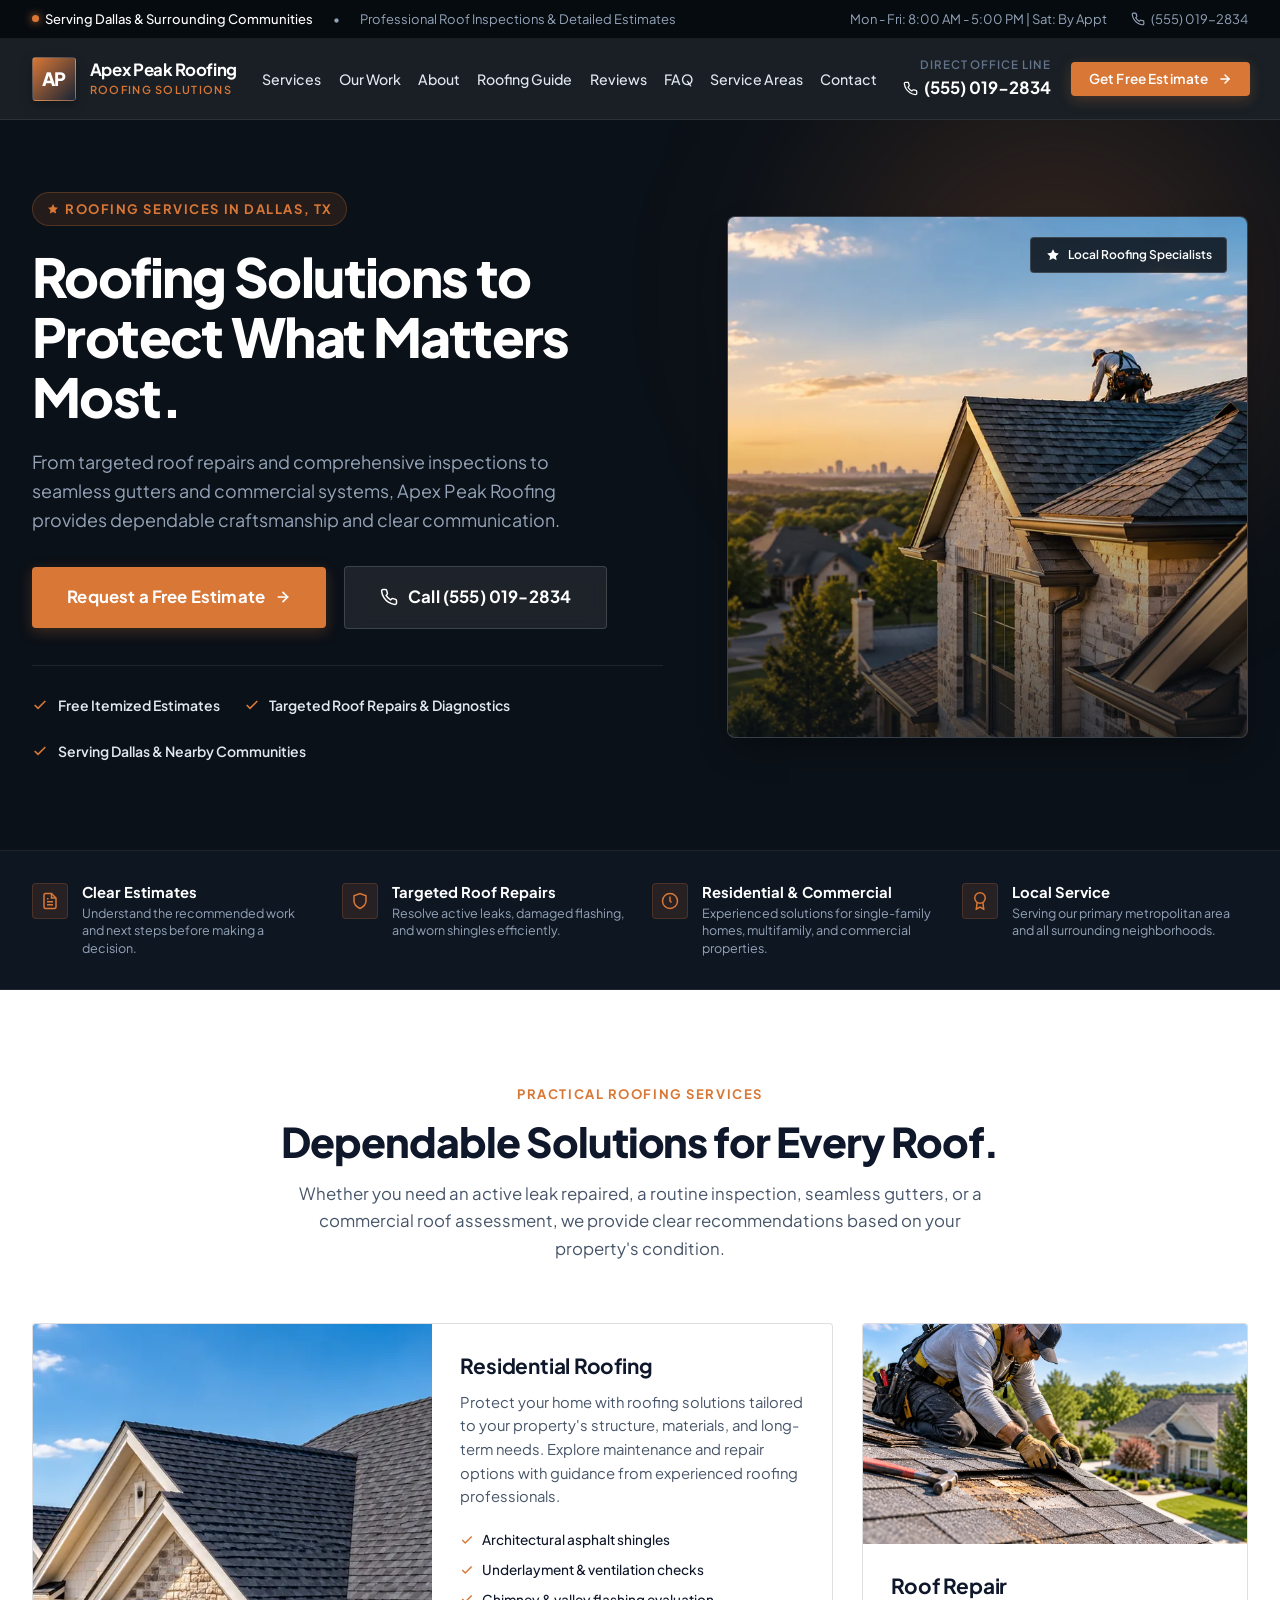
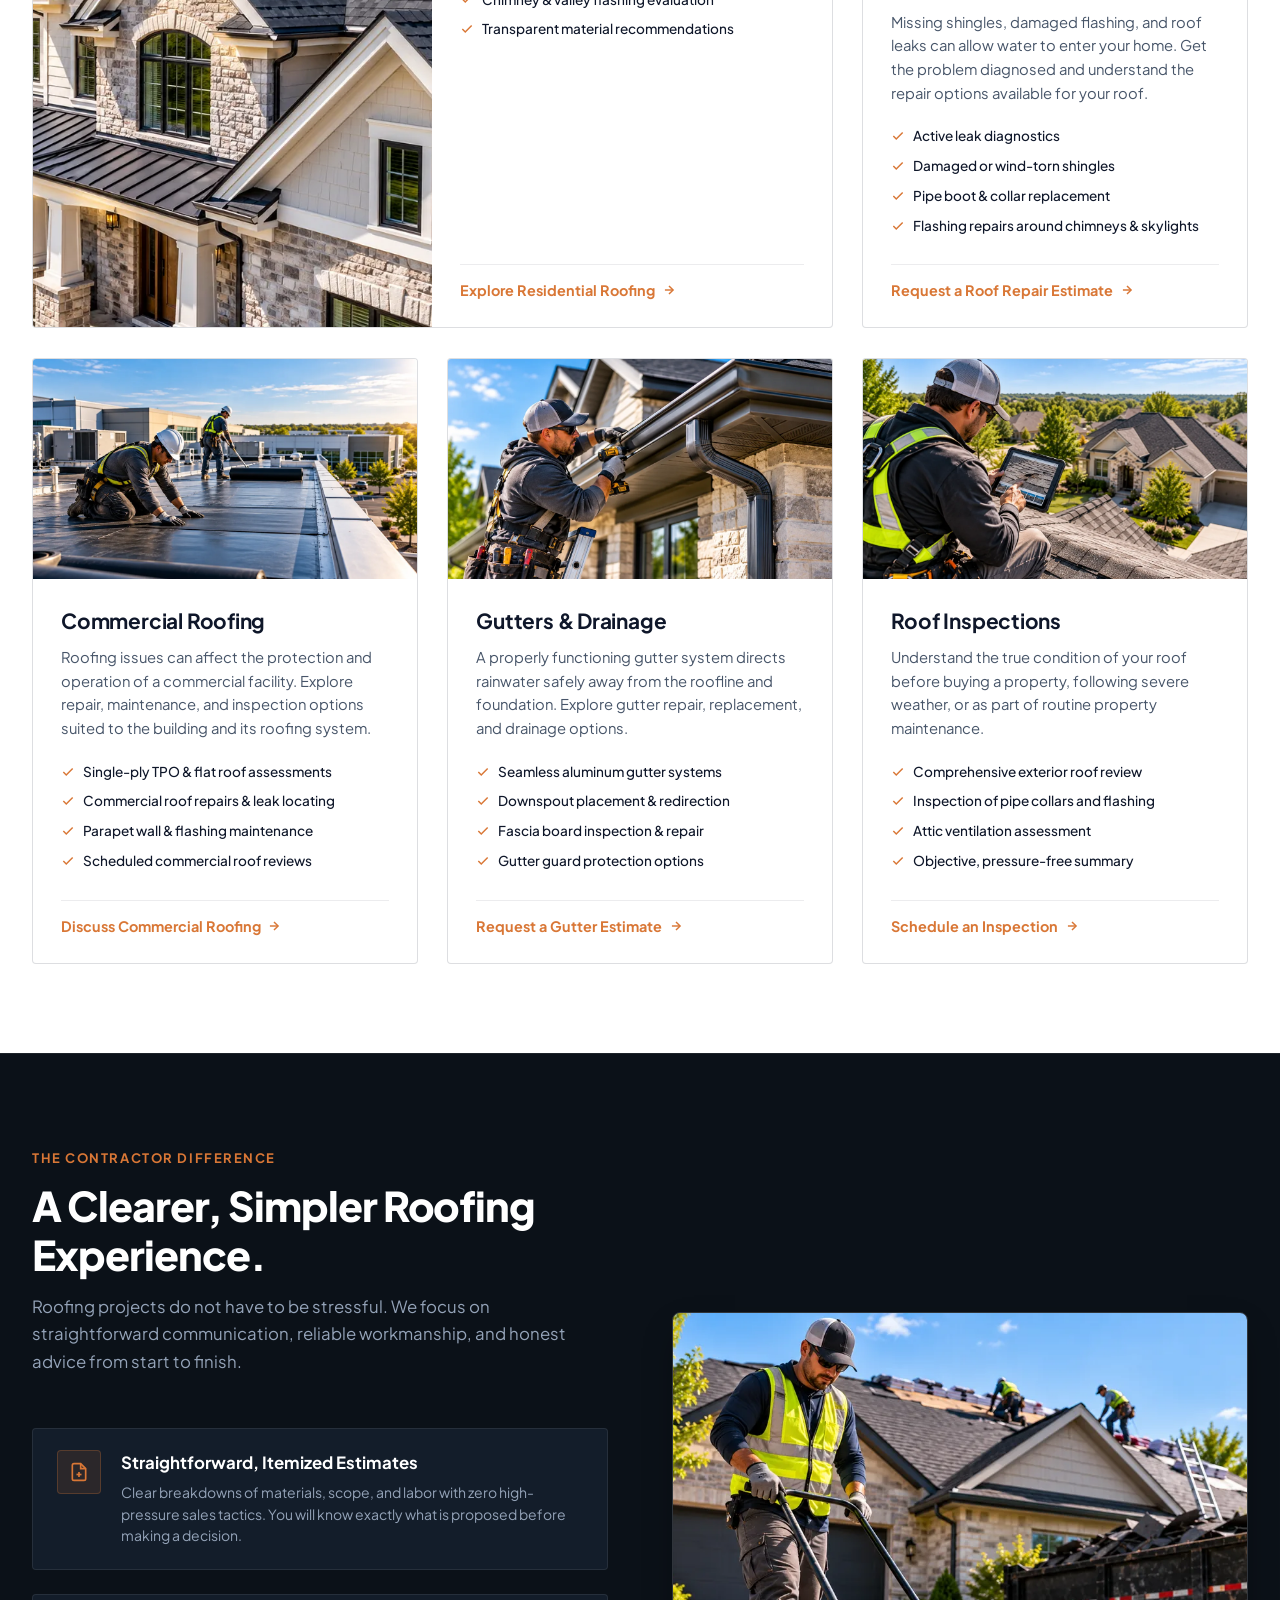
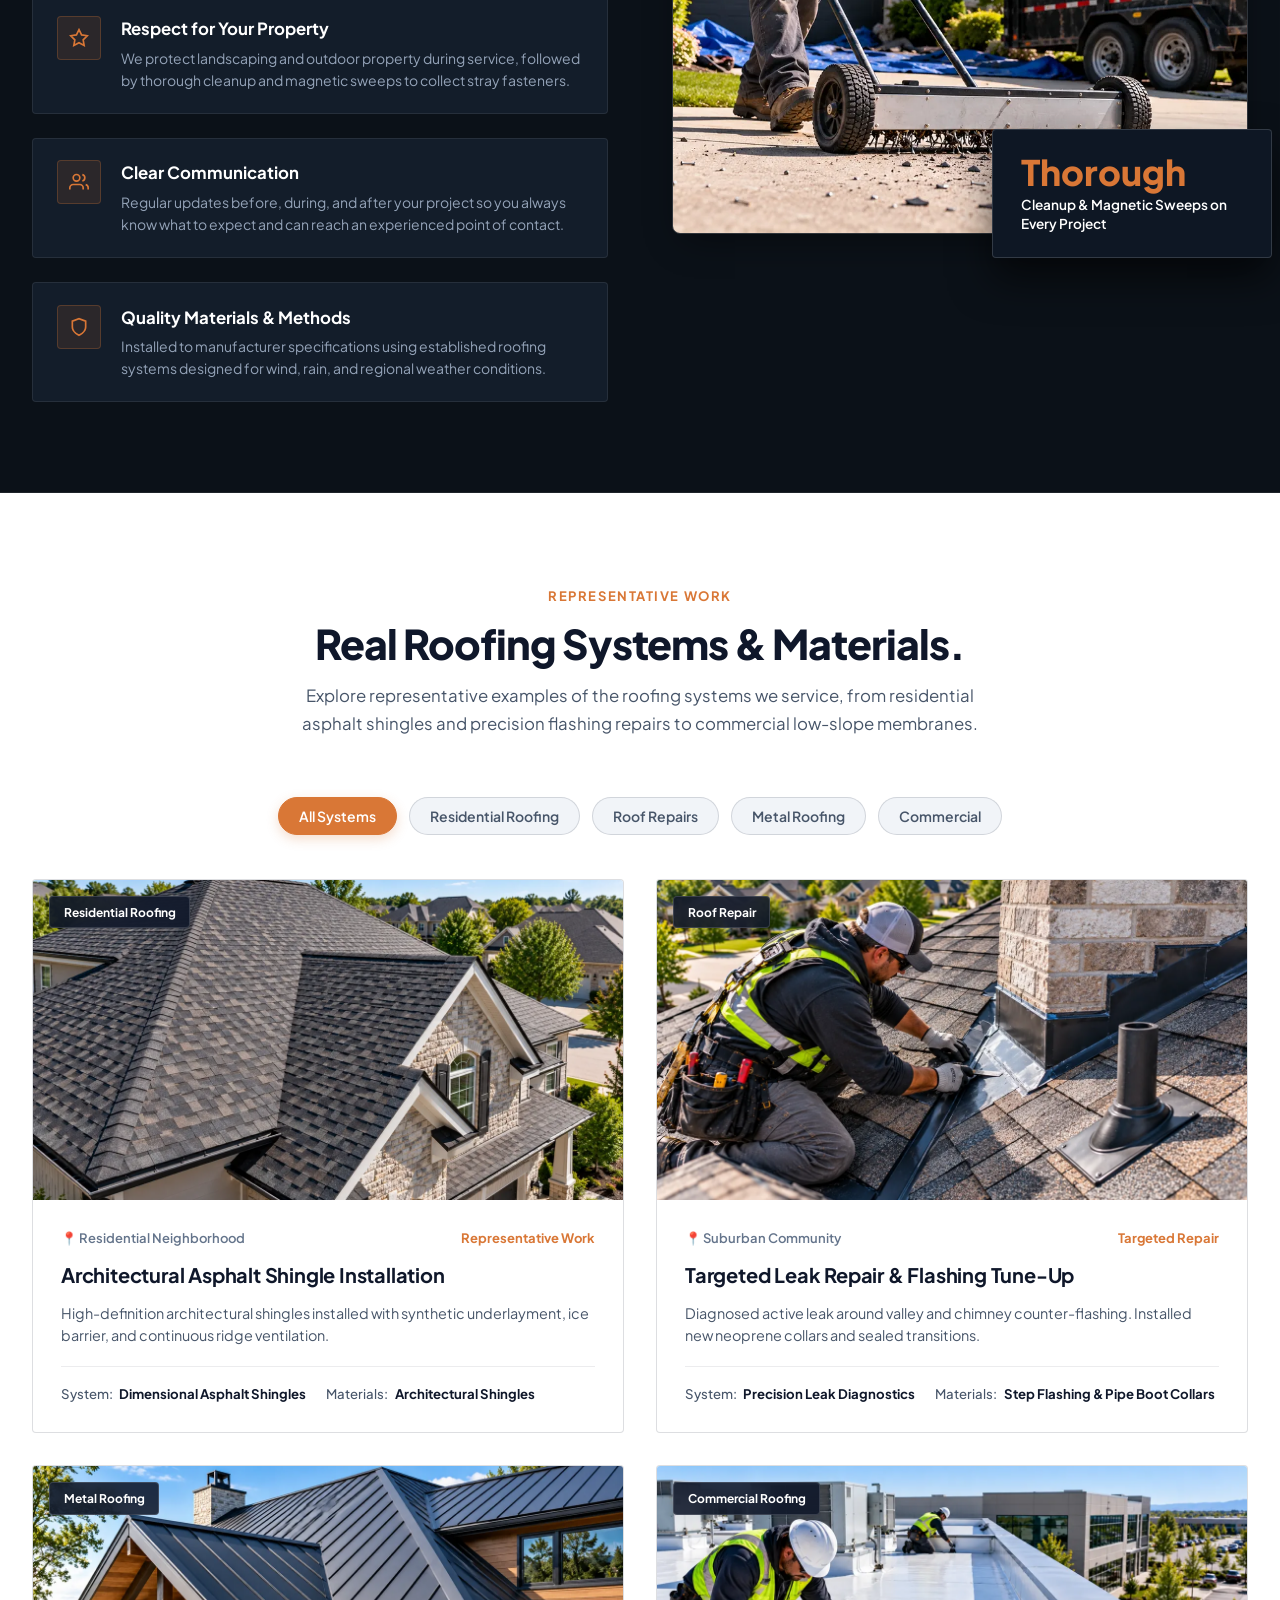
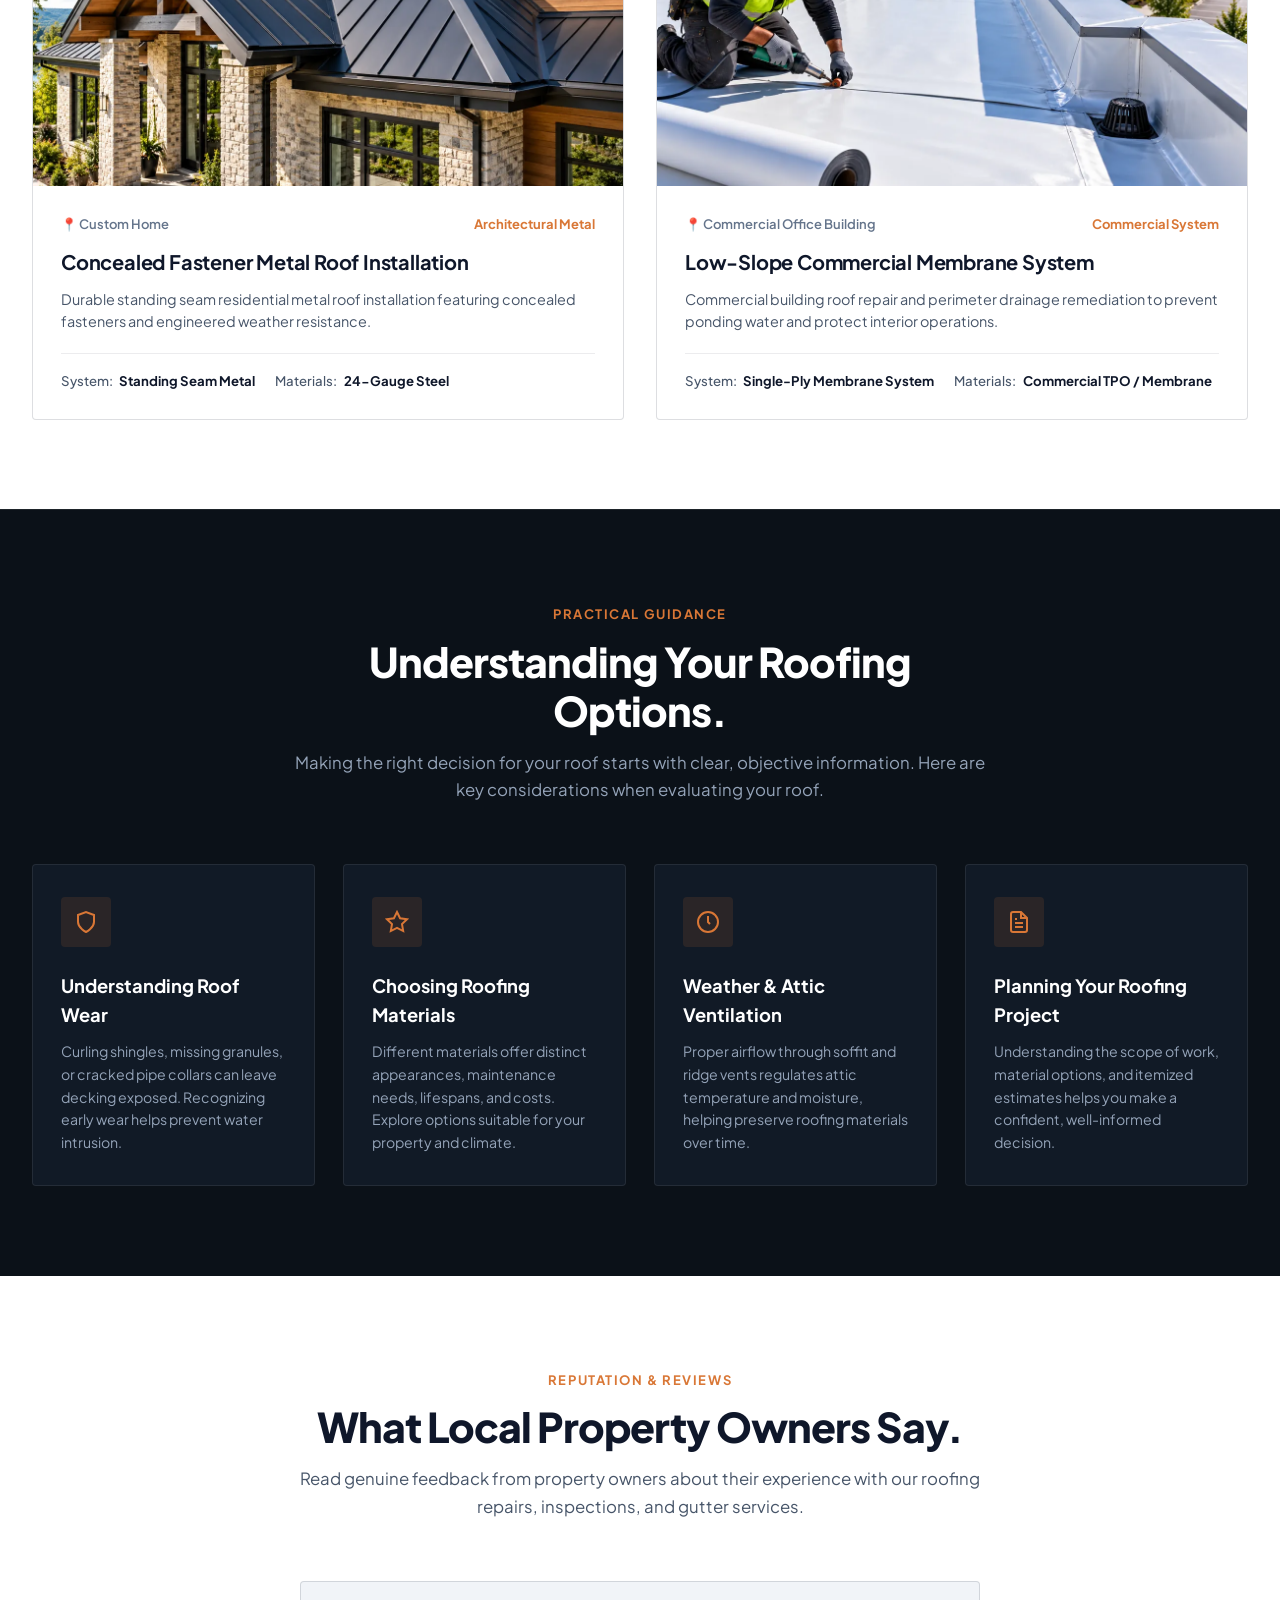
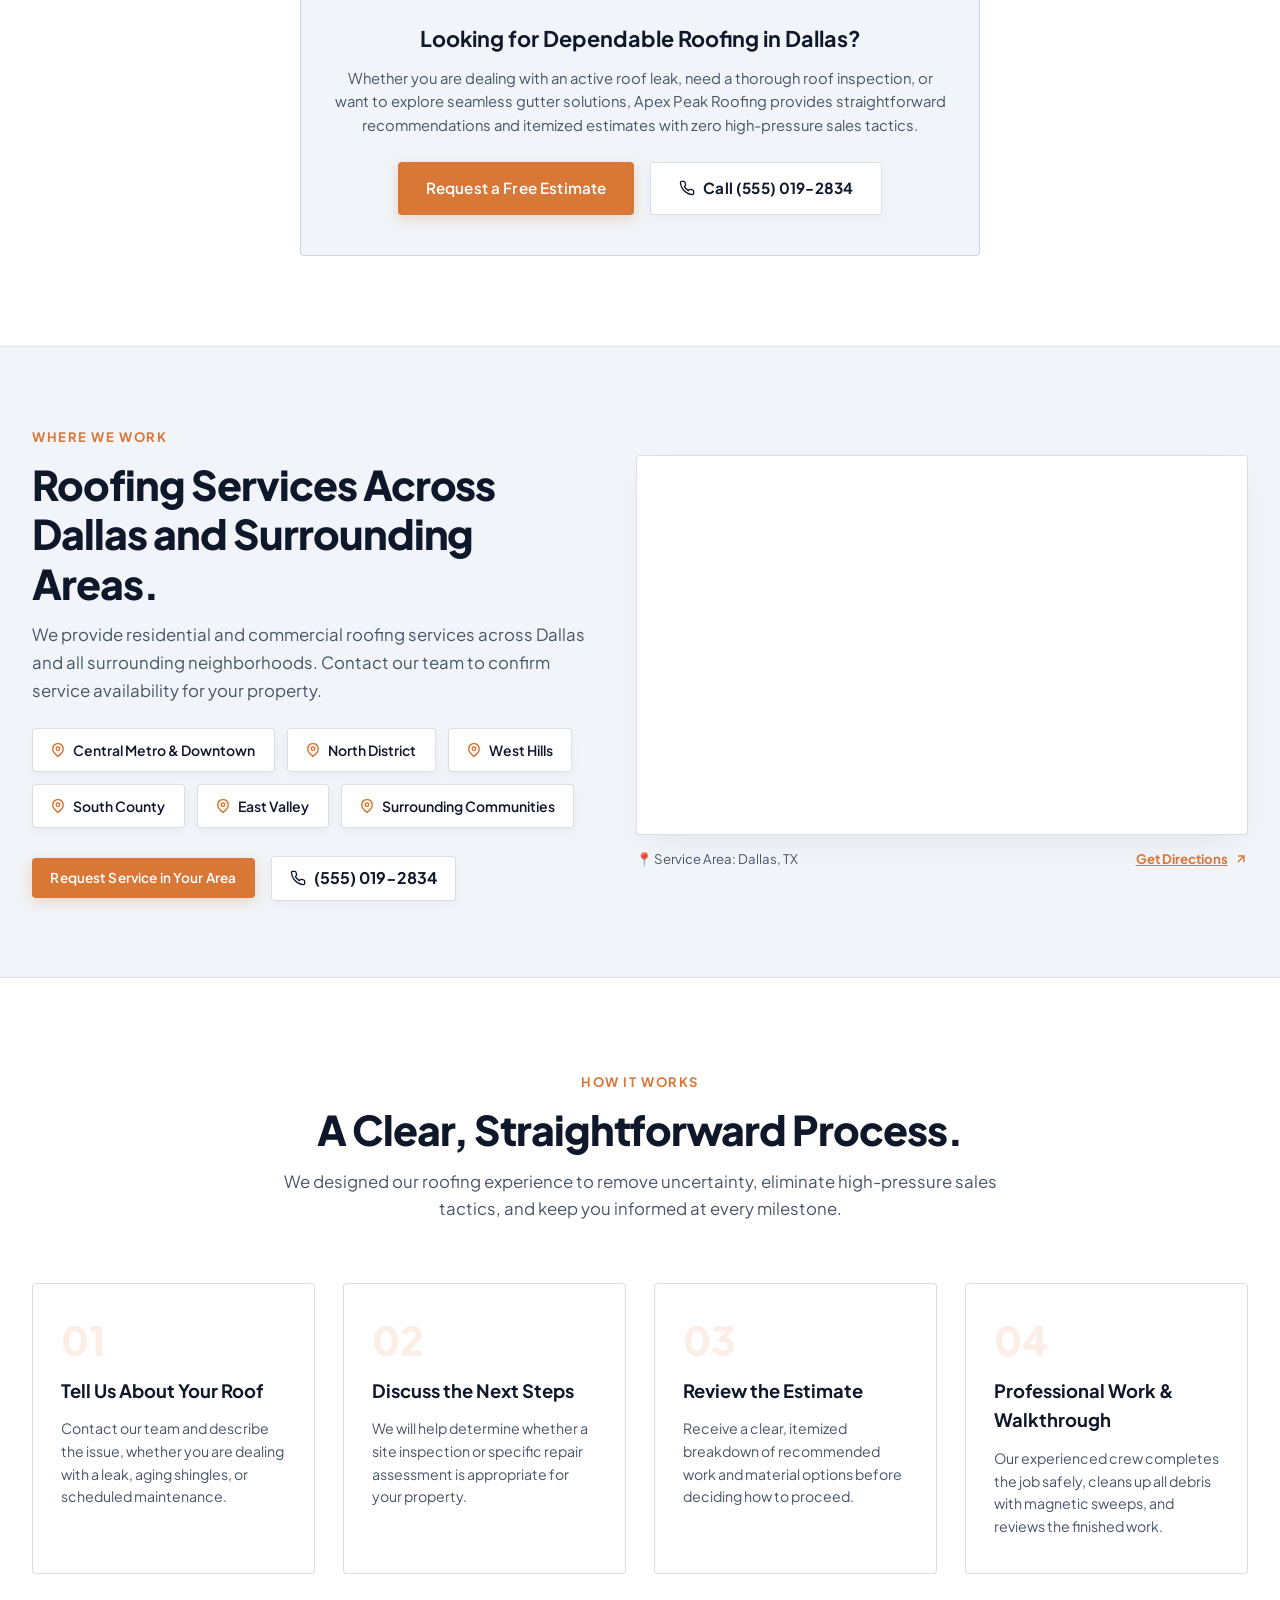
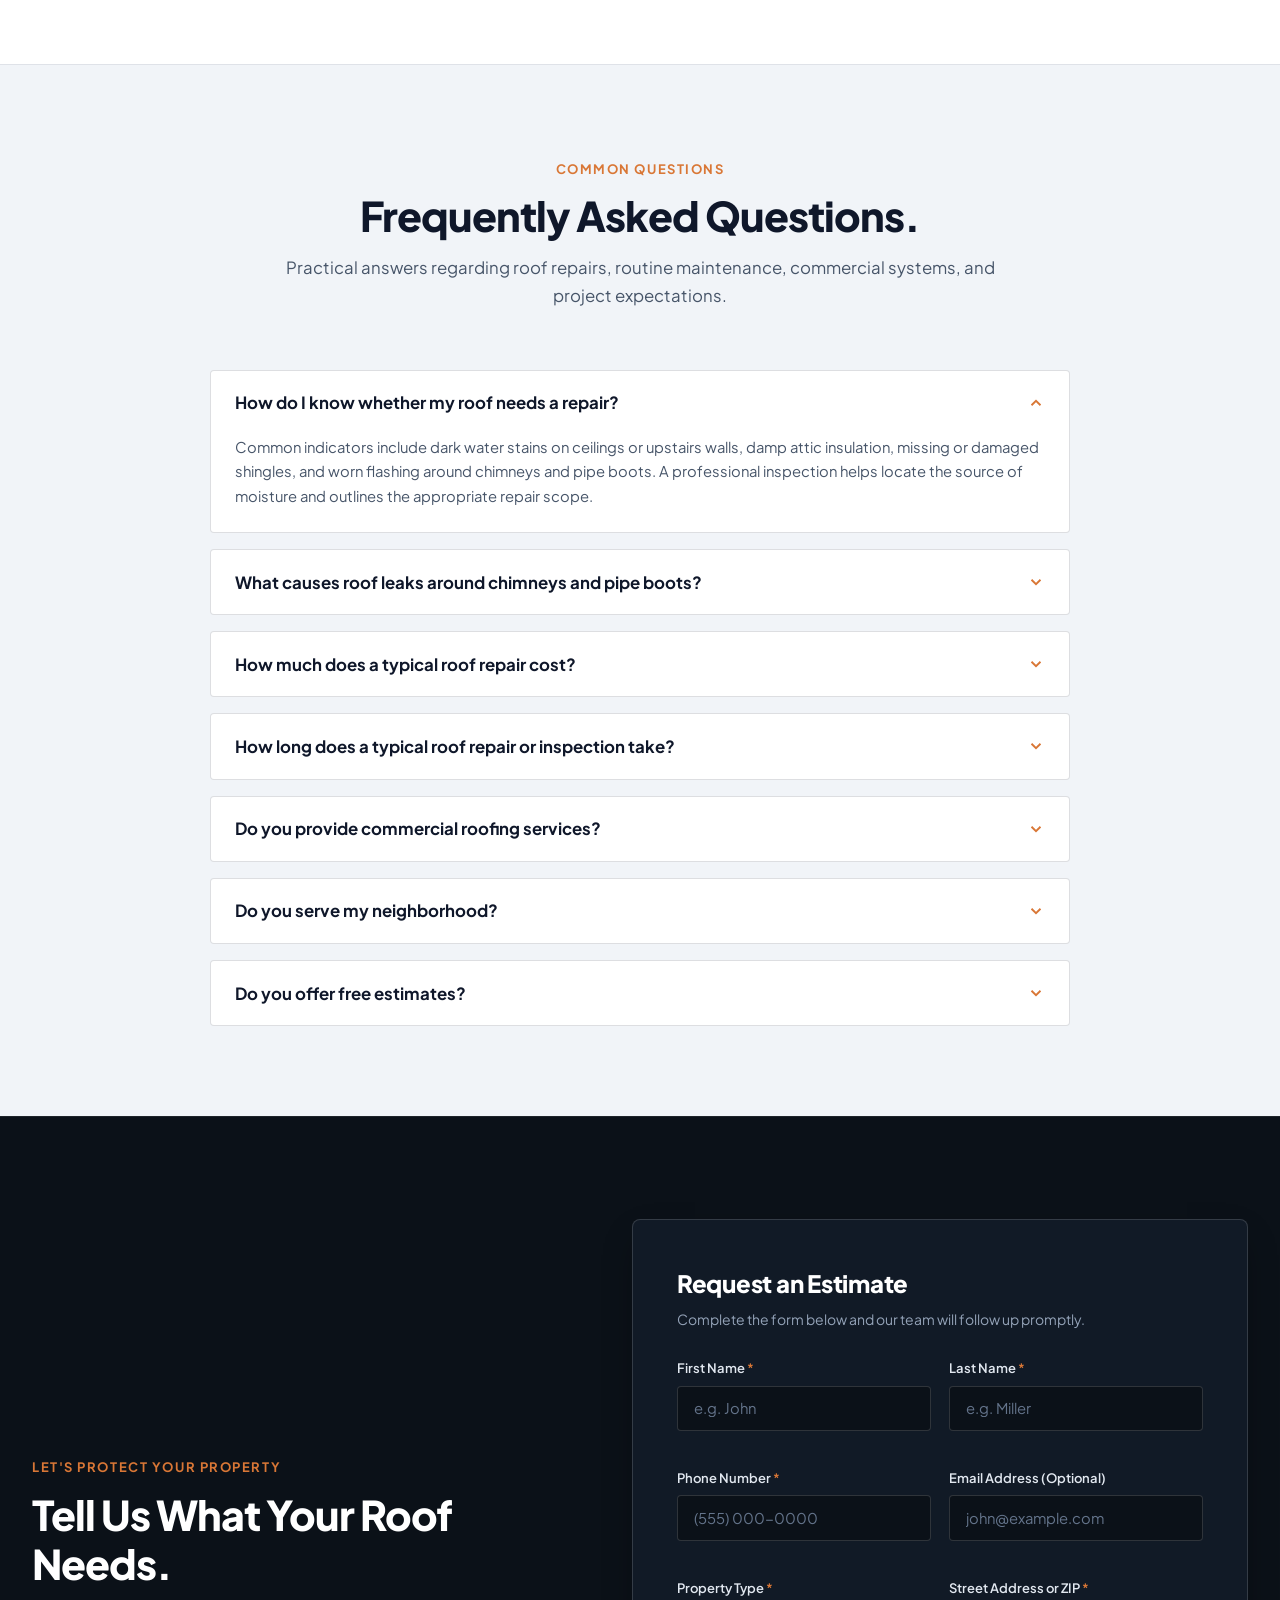
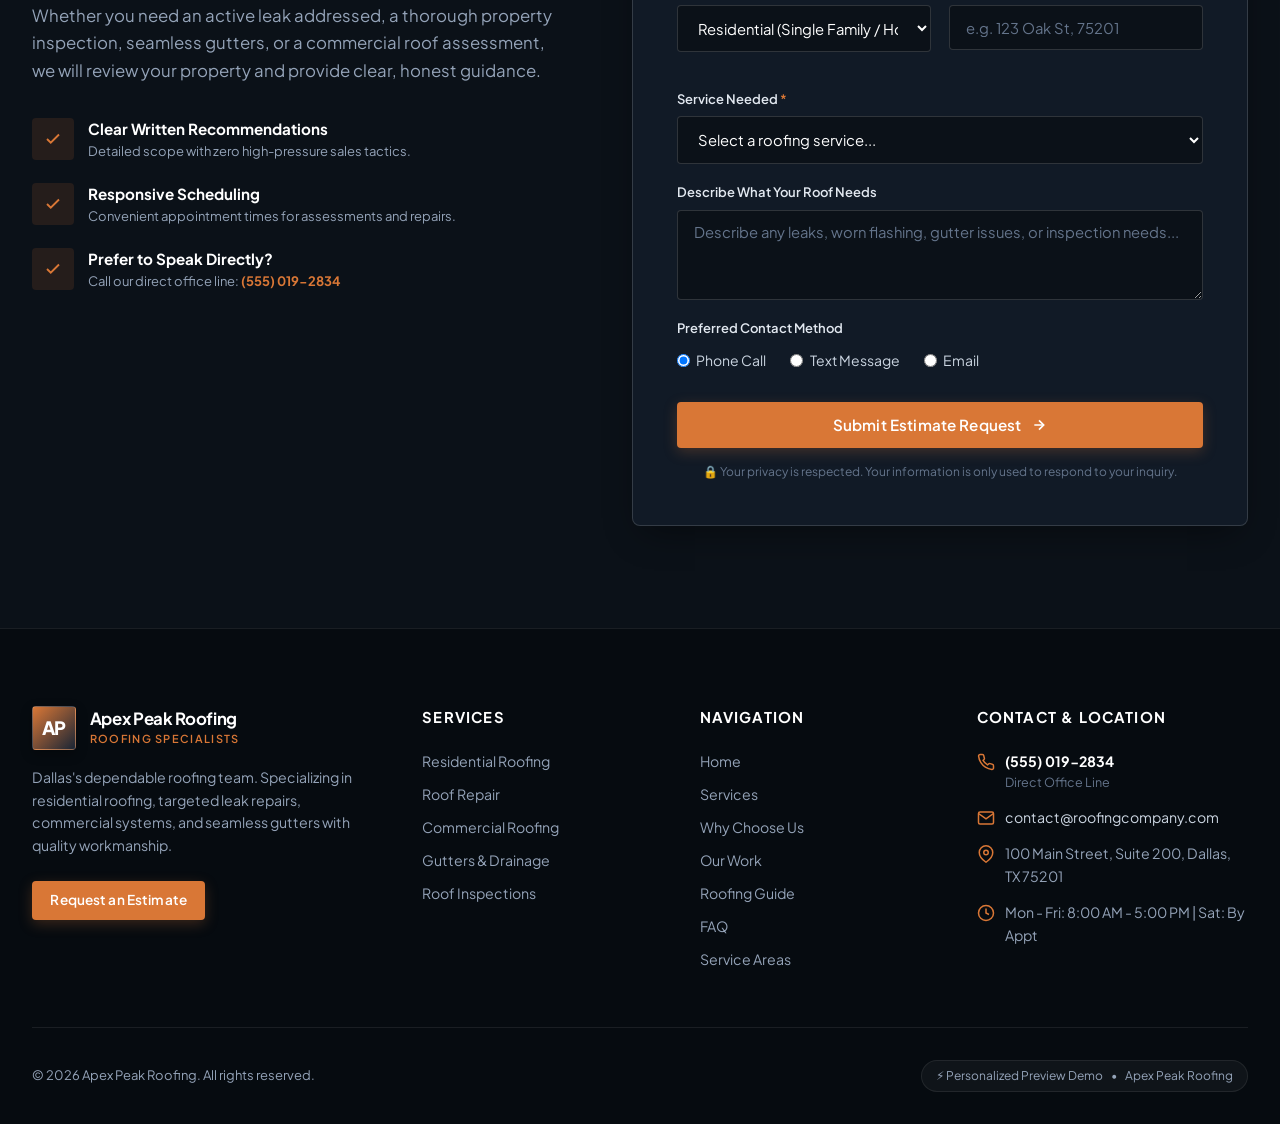
==== commit 473a77da: "Optimize images and personalize share metadata" ====
--- a/index.html
+++ b/index.html
@@ -3,13 +3,21 @@
 <head>
   <meta charset="UTF-8">
   <meta name="viewport" content="width=device-width, initial-scale=1.0">
-  <title>Apex Peak Roofing | Roofing Solutions</title>
+  <title>Roofing Solutions | Personalized Contractor Preview</title>
   <meta name="description" content="Dependable residential and commercial roofing services. Roof repairs, comprehensive inspections, commercial systems, and gutters. Request a clear, itemized estimate.">
+  <meta property="og:type" content="website">
+  <meta property="og:title" content="Roofing Solutions | Personalized Contractor Preview">
+  <meta property="og:description" content="Explore roofing services, project examples, and request an estimate from a local roofing contractor.">
+  <meta property="og:image" content="assets/images/optimized/Hero_Image.webp">
+  <meta name="twitter:card" content="summary_large_image">
+  <meta name="twitter:title" content="Roofing Solutions | Personalized Contractor Preview">
+  <meta name="twitter:description" content="Explore roofing services, project examples, and request an estimate from a local roofing contractor.">
   <link rel="icon" href="assets/favicon_io/favicon.ico" sizes="any">
   <link rel="icon" type="image/png" sizes="32x32" href="assets/favicon_io/favicon-32x32.png">
   <link rel="icon" type="image/png" sizes="16x16" href="assets/favicon_io/favicon-16x16.png">
   <link rel="apple-touch-icon" sizes="180x180" href="assets/favicon_io/apple-touch-icon.png">
   <link rel="manifest" href="assets/favicon_io/site.webmanifest">
+  <link rel="preload" as="image" href="assets/images/optimized/Hero_Image.webp" fetchpriority="high">
   
   <!-- Google Fonts: Plus Jakarta Sans -->
   <link rel="preconnect" href="https://fonts.googleapis.com">
@@ -181,7 +189,7 @@
       <!-- Right Visual Column -->
       <div class="hero-visual">
         <div class="hero-image-wrapper">
-          <div role="img" aria-label="Roofing project" class="hero-main-img" id="heroMainImg" style="background-image: url('assets/images/Hero_Image.png'); background-size: cover; background-position: center;"></div>
+        <div role="img" aria-label="Roofing project" class="hero-main-img" id="heroMainImg" style="background-image: url('assets/images/optimized/Hero_Image.webp'); background-size: cover; background-position: center;"></div>
           <div class="hero-image-overlay"></div>
 
           <!-- Top Right Badge -->
@@ -344,7 +352,7 @@
       <!-- Right Visual Column -->
       <div class="why-us-visual">
         <div class="why-us-image-card">
-          <img src="assets/images/Magnetic_Sweep.png" alt="Magnetic sweep used to clear roofing debris" class="why-us-img">
+          <img src="assets/images/optimized/Magnetic_Sweep.webp" alt="Magnetic sweep used to clear roofing debris" class="why-us-img" loading="lazy" decoding="async">
         </div>
         <div class="why-us-stats-card">
           <div class="stat-number">Thorough</div>
@@ -1092,7 +1100,7 @@
   </div>
 
   <!-- Load Configuration & Logic -->
-  <script src="businesses.js"></script>
-  <script src="script.js"></script>
+  <script src="businesses.js?v=2"></script>
+  <script src="script.js?v=2"></script>
 </body>
 </html>
